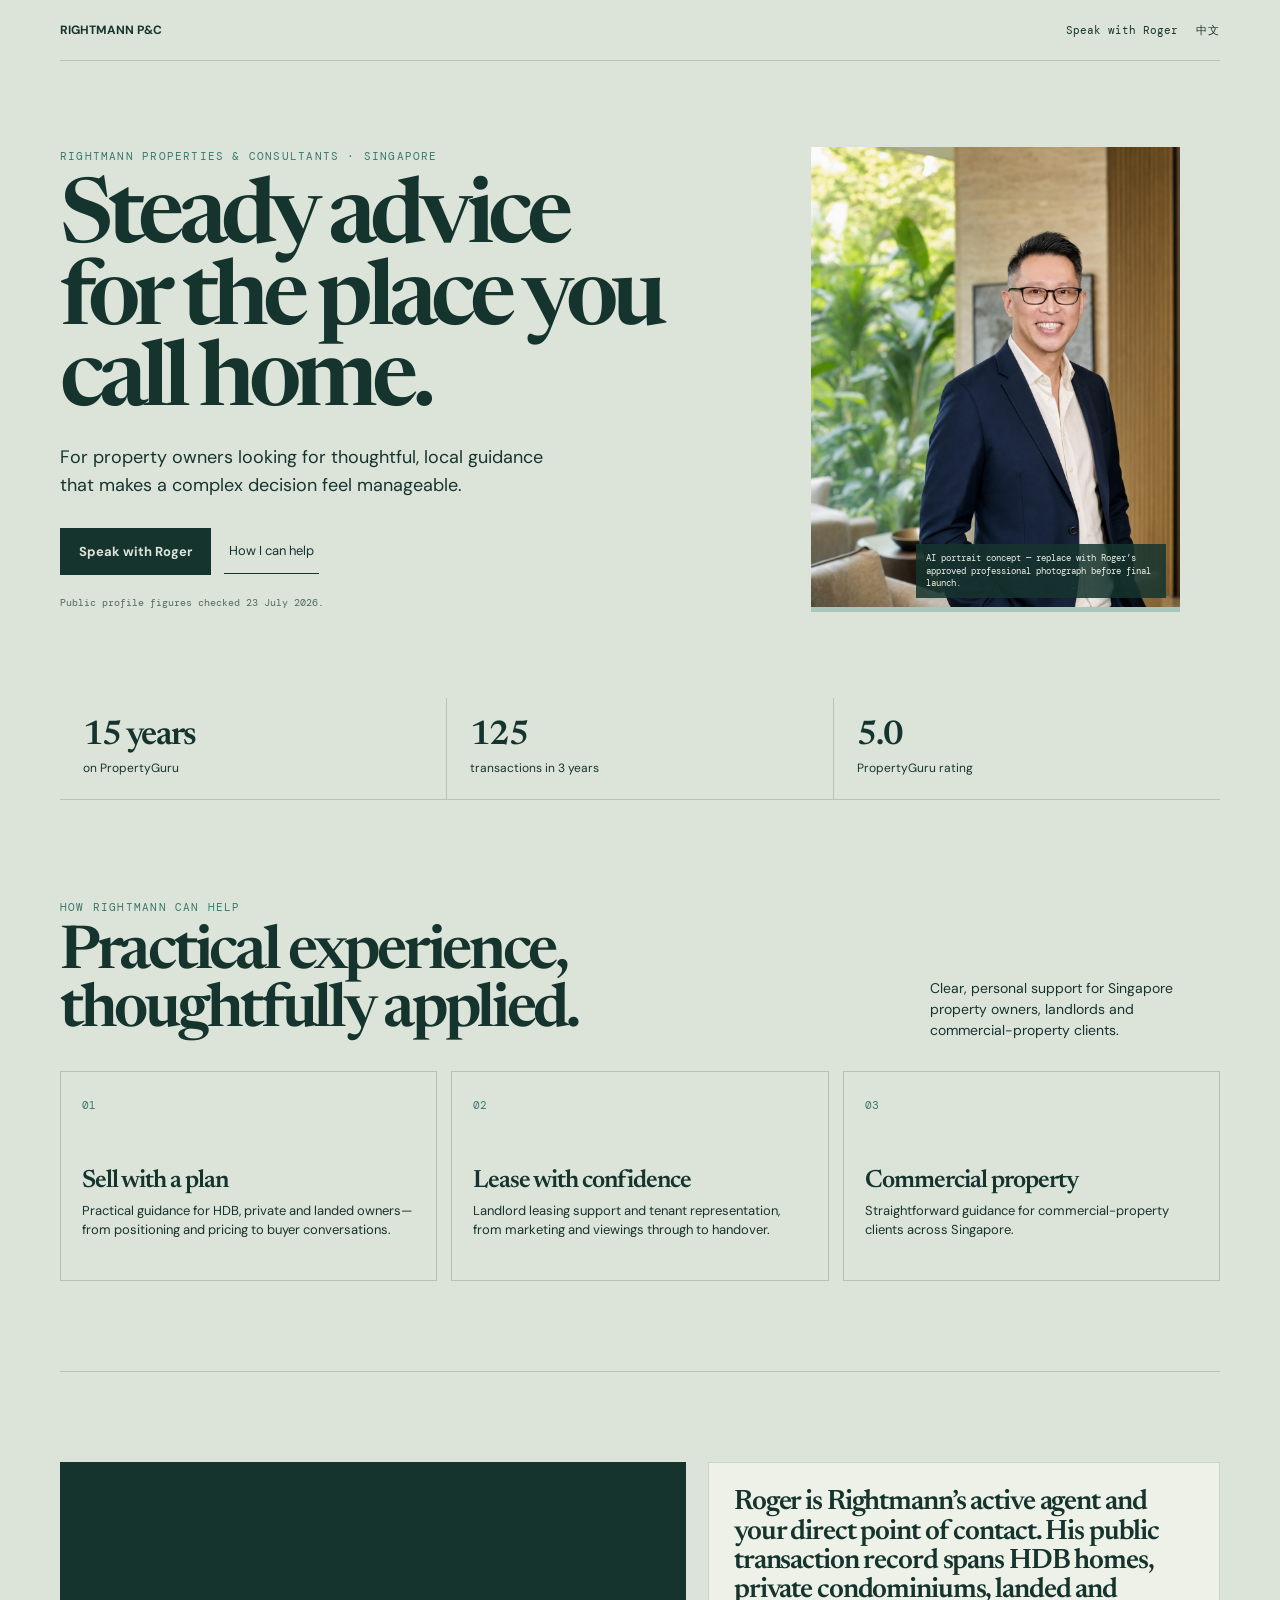
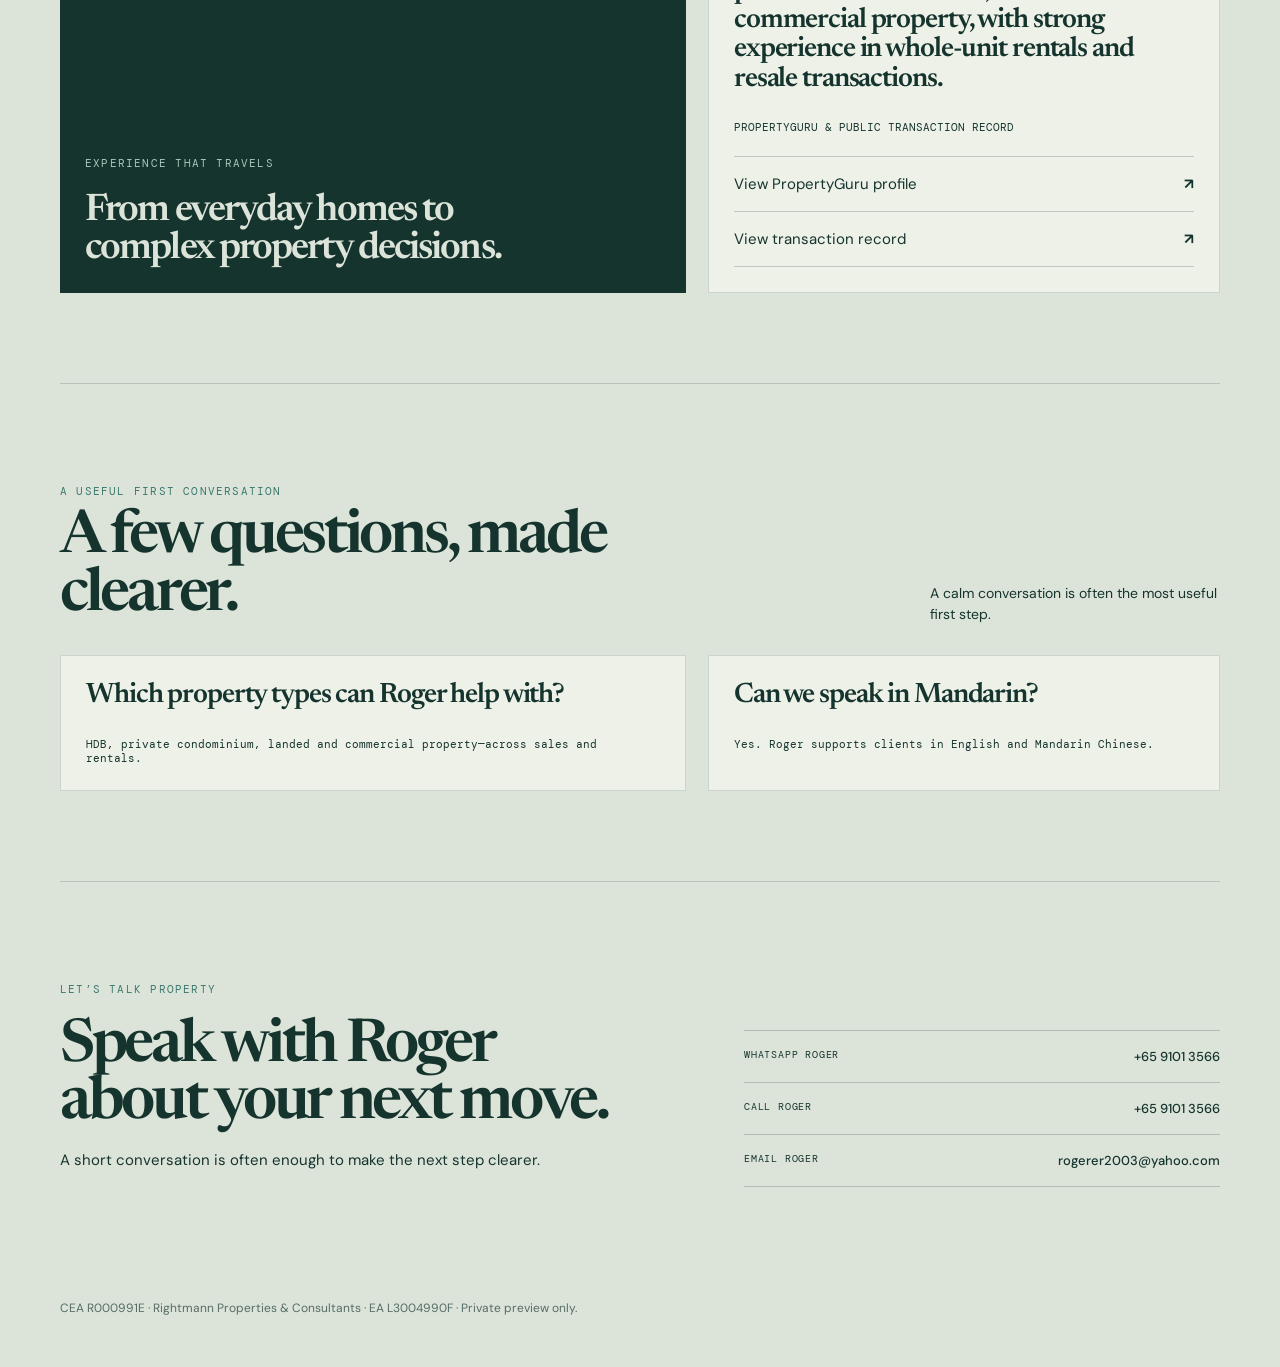
==== website-files/index.html @ c3dd0831 "Apply Direction C design system exactly" ====
<!doctype html>
<html lang="en-SG">
<head>
  <meta charset="utf-8">
  <meta name="viewport" content="width=device-width,initial-scale=1">
  <meta name="robots" content="noindex, nofollow, noarchive, nosnippet, noimageindex">
  <meta name="theme-color" content="#3B786E">
  <meta name="description" content="Rightmann P&C provides straightforward property advice for Singapore owners, landlords and commercial-property clients.">
  <title>Rightmann P&amp;C | Singapore Property</title>
  <link rel="stylesheet" href="styles.css">
  <link rel="stylesheet" href="production.css">
</head>
<body class="direction direction-c">
  <a class="skip-link" href="#main">Skip to content</a>
  <div class="page">
    <header class="top">
      <a class="brand" href="#top" aria-label="Rightmann Properties and Consultants home">RIGHTMANN P&amp;C</a>
      <div class="top-actions">
        <a class="back" href="#contact" data-i18n="topContact">Speak with Roger</a>
        <button class="language-toggle" type="button" aria-label="Switch language"><span class="lang-en">中文</span><span class="lang-zh">EN</span></button>
      </div>
    </header>
    <main id="main">
      <section class="hero" id="top">
        <div class="hero-copy">
          <p class="eyebrow" data-i18n="heroEyebrow">Rightmann Properties &amp; Consultants · Singapore</p>
          <h1 data-i18n="heroTitle">Steady advice for the place you call home.</h1>
          <p data-i18n="heroLead">For property owners looking for thoughtful, local guidance that makes a complex decision feel manageable.</p>
          <div class="actions">
            <a class="button" href="#contact" data-i18n="heroCta">Speak with Roger</a>
            <a class="button-alt" href="#services" data-i18n="heroSecondary">How I can help</a>
          </div>
          <p class="data-note" data-i18n="dataNote">Public profile figures checked 23 July 2026.</p>
        </div>
        <figure class="portrait portrait-photo">
          <img src="assets/roger-er-portrait-concept.png" alt="Provisional professional portrait concept for Roger Er" width="1376" height="1376">
          <figcaption data-i18n="portraitNote">AI portrait concept — replace with Roger’s approved professional photograph before final launch.</figcaption>
        </figure>
      </section>

      <section class="stats" aria-label="Professional credentials">
        <div><strong data-i18n="proofYears">15 years</strong><span data-i18n="proofYearsLabel">on PropertyGuru</span></div>
        <div><strong>125</strong><span data-i18n="proofTransactions">transactions in 3 years</span></div>
        <div><strong>5.0</strong><span data-i18n="proofRating">PropertyGuru rating</span></div>
      </section>

      <section class="section" id="services">
        <div class="section-head">
          <div>
            <p class="eyebrow" data-i18n="servicesEyebrow">How Rightmann can help</p>
            <h2 data-i18n="servicesTitle">Practical experience, thoughtfully applied.</h2>
          </div>
          <p class="section-intro" data-i18n="servicesIntro">Clear, personal support for Singapore property owners, landlords and commercial-property clients.</p>
        </div>
        <div class="services">
          <article class="service"><span>01</span><h3 data-i18n="serviceSell">Sell with a plan</h3><p data-i18n="serviceSellBody">Practical guidance for HDB, private and landed owners—from positioning and pricing to buyer conversations.</p></article>
          <article class="service"><span>02</span><h3 data-i18n="serviceLease">Lease with confidence</h3><p data-i18n="serviceLeaseBody">Landlord leasing support and tenant representation, from marketing and viewings through to handover.</p></article>
          <article class="service"><span>03</span><h3 data-i18n="serviceCommercial">Commercial property</h3><p data-i18n="serviceCommercialBody">Straightforward guidance for commercial-property clients across Singapore.</p></article>
        </div>
      </section>

      <section class="section" id="experience">
        <div class="component-row">
          <article class="project">
            <p class="tag" data-i18n="experienceEyebrow">Experience that travels</p>
            <h3 data-i18n="experienceTitle">From everyday homes to complex property decisions.</h3>
          </article>
          <article class="quote">
            <p data-i18n="experienceBody">Roger is Rightmann’s active agent and your direct point of contact. His public transaction record spans HDB homes, private condominiums, landed and commercial property, with strong experience in whole-unit rentals and resale transactions.</p>
            <footer data-i18n="experienceFooter">PROPERTYGURU &amp; PUBLIC TRANSACTION RECORD</footer>
            <div class="faq">
              <div><a href="https://www.propertyguru.com.sg/agent/roger-er-12352" target="_blank" rel="noopener" data-i18n="viewPropertyGuru">View PropertyGuru profile</a> <b>↗</b></div>
              <div><a href="https://openagent.sg/agent/R000991E" target="_blank" rel="noopener" data-i18n="viewRecord">View transaction record</a> <b>↗</b></div>
            </div>
          </article>
        </div>
      </section>

      <section class="section">
        <div class="section-head">
          <div>
            <p class="eyebrow" data-i18n="questionsEyebrow">A useful first conversation</p>
            <h2 data-i18n="questionsTitle">A few questions, made clearer.</h2>
          </div>
          <p class="section-intro" data-i18n="questionsIntro">A calm conversation is often the most useful first step.</p>
        </div>
        <div class="component-row">
          <article class="quote"><p data-i18n="faqOneQuestion">Which property types can Roger help with?</p><footer data-i18n="faqOneAnswer">HDB, private condominium, landed and commercial property—across sales and rentals.</footer></article>
          <article class="quote"><p data-i18n="faqTwoQuestion">Can we speak in Mandarin?</p><footer data-i18n="faqTwoAnswer">Yes. Roger supports clients in English and Mandarin Chinese.</footer></article>
        </div>
      </section>

      <section class="section" id="contact">
        <p class="eyebrow" data-i18n="contactEyebrow">Let’s talk property</p>
        <div class="contact-layout">
          <div><h2 data-i18n="contactTitle">Speak with Roger about your next move.</h2><p data-i18n="contactBody">A short conversation is often enough to make the next step clearer.</p></div>
          <div class="contact-links">
            <a href="https://wa.me/6591013566" target="_blank" rel="noopener"><span data-i18n="contactWhatsApp">WhatsApp Roger</span><strong>+65 9101 3566</strong></a>
            <a href="tel:+6591013566"><span data-i18n="contactCall">Call Roger</span><strong>+65 9101 3566</strong></a>
            <a href="mailto:rogerer2003@yahoo.com"><span data-i18n="contactEmail">Email Roger</span><strong>rogerer2003@yahoo.com</strong></a>
          </div>
        </div>
      </section>
    </main>
    <footer class="direction-note">CEA R000991E · Rightmann Properties &amp; Consultants · EA L3004990F · <span data-i18n="previewNote">Private preview only.</span></footer>
  </div>
  <script src="script.js"></script>
</body>
</html>
---- website-files/styles.css ----
@import url('https://fonts.googleapis.com/css2?family=DM+Mono&family=DM+Sans:opsz,wght@9..40,400;9..40,500;9..40,700&family=Fraunces:opsz,wght@9..144,600;9..144,700&family=Manrope:wght@400;500;600;700&family=Newsreader:opsz,wght@6..72,500;6..72,600;6..72,700&display=swap');
:root{--cream:#f5f1e9;--black:#18211f;--mono:"DM Mono",monospace}*{box-sizing:border-box}body{margin:0;color:var(--ink);background:var(--bg);font-family:var(--body)}a{color:inherit}.hub{--ink:#16201e;--bg:#f5f1e9;--body:"DM Sans",sans-serif}.hub main{width:min(1120px,calc(100% - 40px));margin:auto;padding:9vh 0}.kicker,.eyebrow,.tag,.swatches dt{font:11px/1.2 var(--mono);letter-spacing:.11em;text-transform:uppercase}.hub h1{max-width:850px;margin:22px 0;font:600 clamp(54px,9vw,128px)/.9 Fraunces,serif;letter-spacing:-.06em}.lead{max-width:570px;font-size:18px;line-height:1.55}.choice-grid{display:grid;grid-template-columns:repeat(3,1fr);gap:16px;margin:56px 0 20px}.choice{min-height:350px;padding:24px;display:flex;flex-direction:column;text-decoration:none;transition:transform .2s}.choice:hover{transform:translateY(-5px)}.choice span{font:11px var(--mono);text-transform:uppercase}.choice strong{margin-top:auto;font:600 clamp(32px,3.4vw,52px)/.9 Fraunces,serif;letter-spacing:-.05em}.choice em{margin-top:16px;font-size:14px;font-style:normal}.amber{background:#c96f47;color:#2a180e}.ink{background:#202927;color:#eff0e9}.green{background:#a8bbae;color:#17332f}.note{max-width:680px;color:#58605c;font-size:13px;line-height:1.5}
.direction{--bg:#f4eadc;--ink:#24201c;--body:"DM Sans",sans-serif;--display:Fraunces,serif;--accent:#a74e32;--panel:#e6d0b7;--soft:#f8f1e8}.direction-b{--bg:#eef0ed;--ink:#1a2827;--body:Manrope,sans-serif;--display:Manrope,sans-serif;--accent:#386962;--panel:#d1dfda;--soft:#fff}.direction-c{--bg:#dce4da;--ink:#16342e;--body:"DM Sans",sans-serif;--display:Newsreader,serif;--accent:#3b786e;--panel:#a9c6bd;--soft:#edf1e8}.page{width:min(1160px,calc(100% - 40px));margin:auto}.top{padding:22px 0;border-bottom:1px solid color-mix(in srgb,var(--ink) 18%,transparent);display:flex;justify-content:space-between;align-items:center;font-size:12px}.top a{text-decoration:none}.brand{font-weight:700}.back{font-family:var(--mono);font-size:11px}.hero{display:grid;grid-template-columns:1.15fr .85fr;min-height:590px;align-items:center;gap:8vw;padding:70px 0}.eyebrow{color:var(--accent)}.hero h1{margin:18px 0;font:600 clamp(54px,7vw,94px)/.91 var(--display);letter-spacing:-.065em}.direction-b .hero h1{letter-spacing:-.07em}.hero-copy>p:not(.eyebrow){max-width:500px;font-size:18px;line-height:1.55}.actions{display:flex;gap:13px;align-items:center;margin-top:28px}.button{padding:14px 18px;background:var(--ink);color:var(--bg);border:1px solid var(--ink);text-decoration:none;font-size:13px;font-weight:700}.button-alt{padding:14px 5px;border-bottom:1px solid var(--ink);text-decoration:none;font-size:13px}.portrait{min-height:460px;padding:26px;display:flex;align-items:flex-end;background:var(--panel);position:relative;overflow:hidden}.portrait:before{content:"";position:absolute;width:75%;aspect-ratio:1;border:1px solid color-mix(in srgb,var(--ink) 35%,transparent);border-radius:50%;top:10%;right:-12%}.portrait:after{content:"R";position:absolute;top:0;right:4%;font:700 400px/.75 var(--display);color:color-mix(in srgb,var(--ink) 9%,transparent)}.portrait p{position:relative;z-index:1;max-width:190px;font:600 29px/1 var(--display);letter-spacing:-.04em}.portrait small{position:absolute;bottom:24px;right:24px;font:10px var(--mono);writing-mode:vertical-rl}.stats{display:grid;grid-template-columns:repeat(3,1fr);gap:1px;background:color-mix(in srgb,var(--ink) 20%,transparent)}.stats div{padding:23px;background:var(--bg)}.stats strong{display:block;font:600 34px/.9 var(--display);letter-spacing:-.05em}.stats span{display:block;margin-top:8px;font-size:12px;line-height:1.35}.section{padding:90px 0;border-top:1px solid color-mix(in srgb,var(--ink) 18%,transparent)}.section-head{display:flex;justify-content:space-between;gap:30px;align-items:end;margin-bottom:30px}.section h2{max-width:630px;margin:12px 0 0;font:600 clamp(36px,5vw,60px)/.96 var(--display);letter-spacing:-.055em}.section-intro{max-width:290px;margin:0;font-size:14px;line-height:1.5}.services{display:grid;grid-template-columns:repeat(3,1fr);gap:14px}.service{min-height:210px;padding:21px;border:1px solid color-mix(in srgb,var(--ink) 20%,transparent)}.service span{font:11px var(--mono);color:var(--accent)}.service h3{margin:55px 0 8px;font:600 25px/1 var(--display);letter-spacing:-.04em}.service p{margin:0;font-size:13px;line-height:1.45}.component-row{display:grid;grid-template-columns:1.1fr .9fr;gap:22px}.project{min-height:310px;padding:25px;background:var(--ink);color:var(--bg);display:flex;flex-direction:column;justify-content:end}.project .tag{color:var(--panel)}.project h3{max-width:420px;margin:12px 0 0;font:600 38px/.98 var(--display);letter-spacing:-.05em}.quote{padding:25px;background:var(--soft);border:1px solid color-mix(in srgb,var(--ink) 15%,transparent)}.quote p{margin:0;font:600 28px/1.05 var(--display);letter-spacing:-.04em}.quote footer{margin-top:26px;font:11px var(--mono)}.faq{margin-top:22px;border-top:1px solid color-mix(in srgb,var(--ink) 22%,transparent)}.faq div{padding:17px 0;border-bottom:1px solid color-mix(in srgb,var(--ink) 22%,transparent);display:flex;justify-content:space-between;font-size:15px}.form-preview{padding:26px;background:var(--panel)}.form-preview h3{margin:0 0 18px;font:600 32px/1 var(--display);letter-spacing:-.05em}.fields{display:grid;grid-template-columns:1fr 1fr;gap:10px}.field{padding:13px;background:var(--bg);font-size:12px;color:color-mix(in srgb,var(--ink) 60%,transparent)}.field.full{grid-column:span 2}.swatches{display:grid;grid-template-columns:repeat(5,1fr);margin-top:25px}.swatches div{min-height:95px;padding:10px;display:flex;align-items:end}.swatches dt{font-size:9px}.swatches dd{margin:3px 0 0;font:10px var(--mono)}.a1{background:#a74e32;color:#fff}.a2{background:#d89768}.a3{background:#24201c;color:#fff}.a4{background:#f4eadc}.a5{background:#d7c8b9}.b1{background:#386962;color:#fff}.b2{background:#8aafa5}.b3{background:#1a2827;color:#fff}.b4{background:#eef0ed}.b5{background:#cbd0cb}.c1{background:#3b786e;color:#fff}.c2{background:#7fa99b}.c3{background:#16342e;color:#fff}.c4{background:#dce4da}.c5{background:#b7c7b7}.mobile{display:grid;grid-template-columns:210px 1fr;gap:48px;align-items:center}.phone{width:205px;padding:15px;border:7px solid var(--ink);border-radius:27px;background:var(--bg)}.phone small{font:9px var(--mono)}.phone h3{margin:30px 0 15px;font:600 32px/.92 var(--display);letter-spacing:-.06em}.phone .button{display:inline-block;padding:10px;font-size:10px}.direction-note{padding:22px 0 50px;color:color-mix(in srgb,var(--ink) 68%,transparent);font-size:12px;line-height:1.5}.decision{padding:32px;background:var(--ink);color:var(--bg)}.decision h2{margin:7px 0 12px;font:600 42px/.95 var(--display)}.decision p{max-width:620px;line-height:1.5}.decision strong{color:var(--panel)}@media(max-width:720px){.hub main,.page{width:min(100% - 32px,1160px)}.choice-grid,.services,.component-row,.mobile{grid-template-columns:1fr}.choice{min-height:190px}.hero{grid-template-columns:1fr;padding:48px 0;gap:32px}.portrait{min-height:280px}.stats{grid-template-columns:1fr}.section{padding:55px 0}.section-head{display:block}.section-intro{margin-top:18px}.swatches{grid-template-columns:repeat(3,1fr)}.fields{grid-template-columns:1fr}.field.full{grid-column:auto}.mobile{gap:22px}.phone{margin:auto}}
---- website-files/production.css ----
/* Production extensions using Direction C's exact tokens and typefaces. */
.skip-link {
  position: fixed;
  top: -100px;
  left: 16px;
  z-index: 20;
  padding: 12px 16px;
  background: var(--soft);
  font: 11px var(--mono);
}
.skip-link:focus { top: 12px; }
.top-actions { display: flex; align-items: center; gap: 18px; }
.language-toggle {
  padding: 0;
  border: 0;
  background: transparent;
  color: inherit;
  cursor: pointer;
  font: 11px var(--mono);
  letter-spacing: .08em;
}
.lang-zh { display: none; }
html[lang="zh-SG"] .lang-en { display: none; }
html[lang="zh-SG"] .lang-zh { display: inline; }
.data-note {
  margin-top: 20px !important;
  color: color-mix(in srgb, var(--ink) 70%, transparent);
  font: 10px/1.5 var(--mono) !important;
}
.portrait-photo { padding: 0; display: block; }
.portrait-photo::before, .portrait-photo::after { display: none; }
.portrait-photo img {
  width: 100%;
  height: 460px;
  object-fit: cover;
  object-position: 58% center;
}
.portrait-photo figcaption {
  position: absolute;
  right: 14px;
  bottom: 14px;
  max-width: 250px;
  padding: 8px 10px;
  background: color-mix(in srgb, var(--ink) 85%, transparent);
  color: var(--soft);
  font: 9px/1.4 var(--mono);
}
.faq a { text-decoration: none; }
.contact-layout {
  display: grid;
  grid-template-columns: 1.1fr .9fr;
  gap: 8vw;
  align-items: end;
}
.contact-layout > div > p { max-width: 500px; font-size: 15px; line-height: 1.55; }
.contact-links { border-top: 1px solid color-mix(in srgb, var(--ink) 22%, transparent); }
.contact-links a {
  display: flex;
  justify-content: space-between;
  gap: 20px;
  padding: 17px 0;
  border-bottom: 1px solid color-mix(in srgb, var(--ink) 22%, transparent);
  text-decoration: none;
  font-size: 13px;
}
.contact-links span { font: 10px var(--mono); text-transform: uppercase; letter-spacing: .08em; }
.contact-links strong { font-weight: 500; text-align: right; }

@media (max-width: 720px) {
  .top-actions .back { display: none; }
  .portrait-photo img { height: 360px; }
  .portrait-photo figcaption { left: 14px; right: 14px; }
  .contact-layout { grid-template-columns: 1fr; gap: 25px; }
  .contact-links a { flex-direction: column; gap: 5px; }
  .contact-links strong { text-align: left; }
}
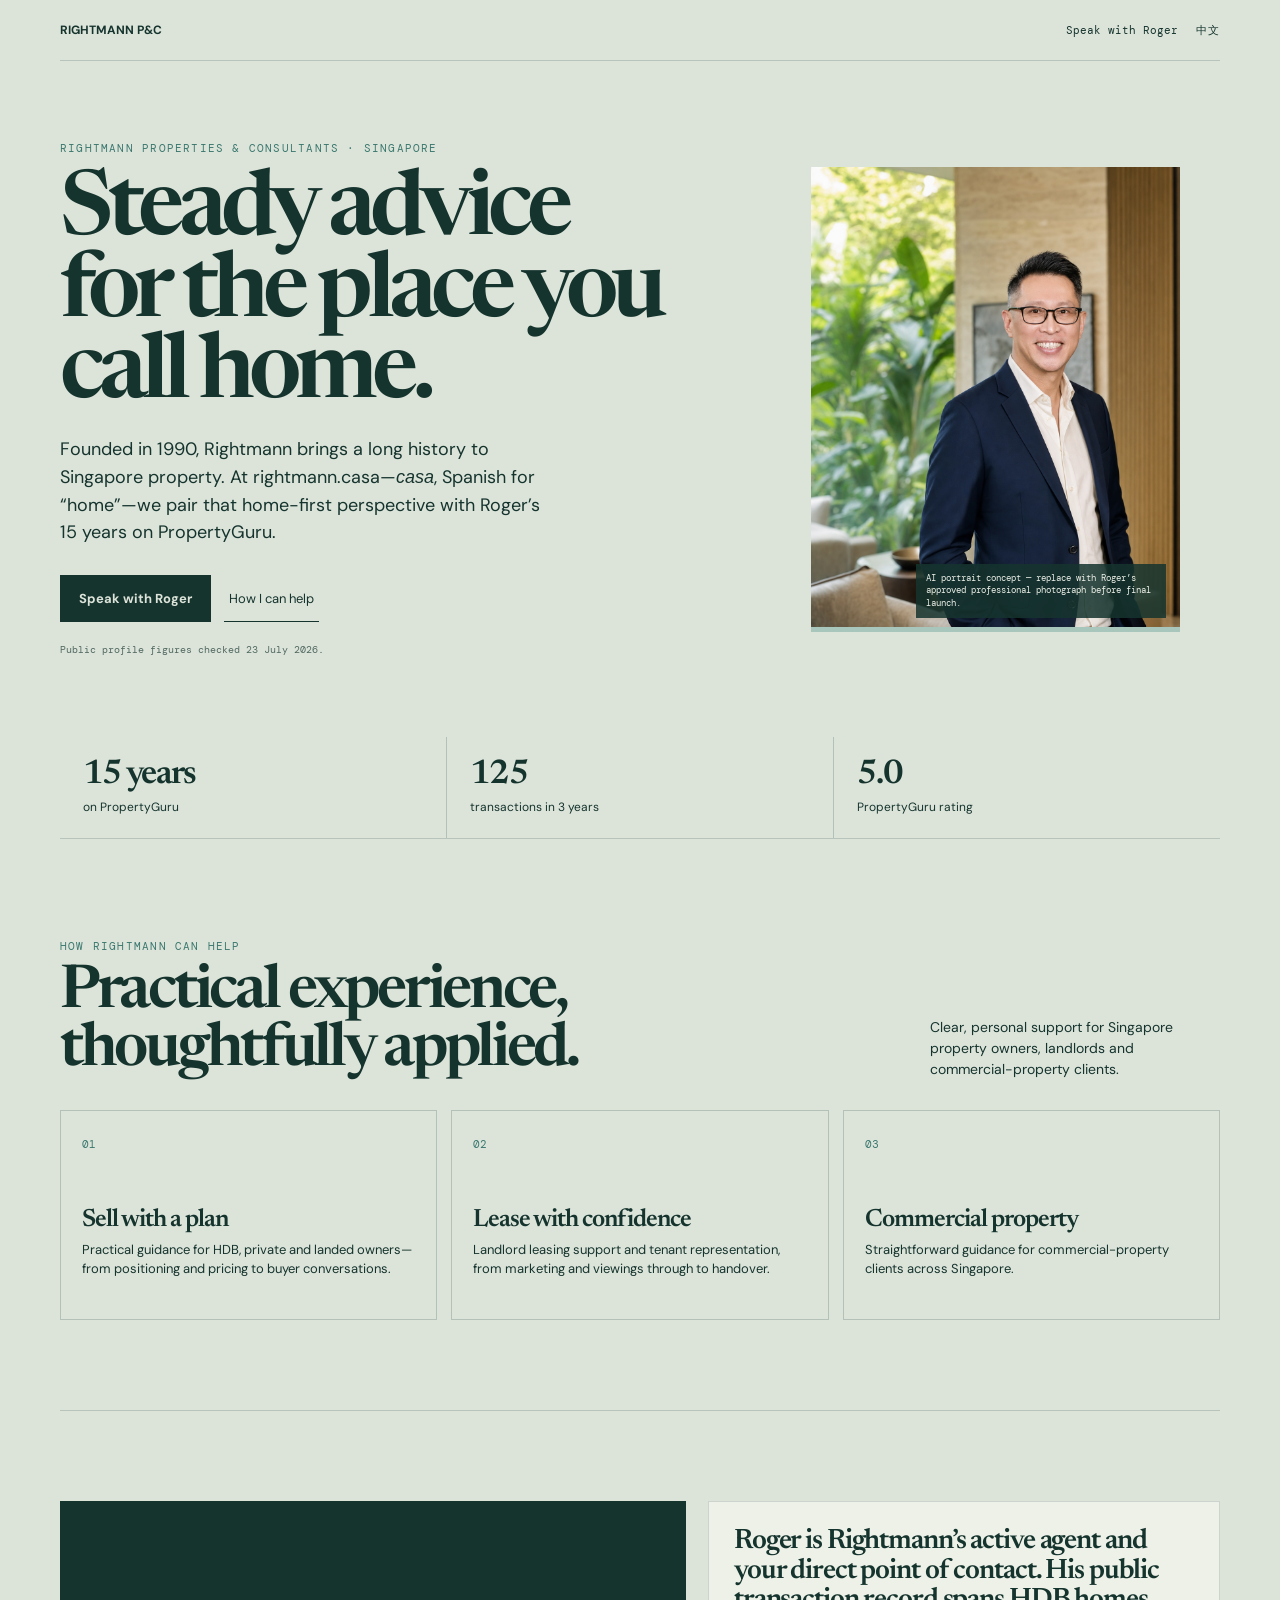
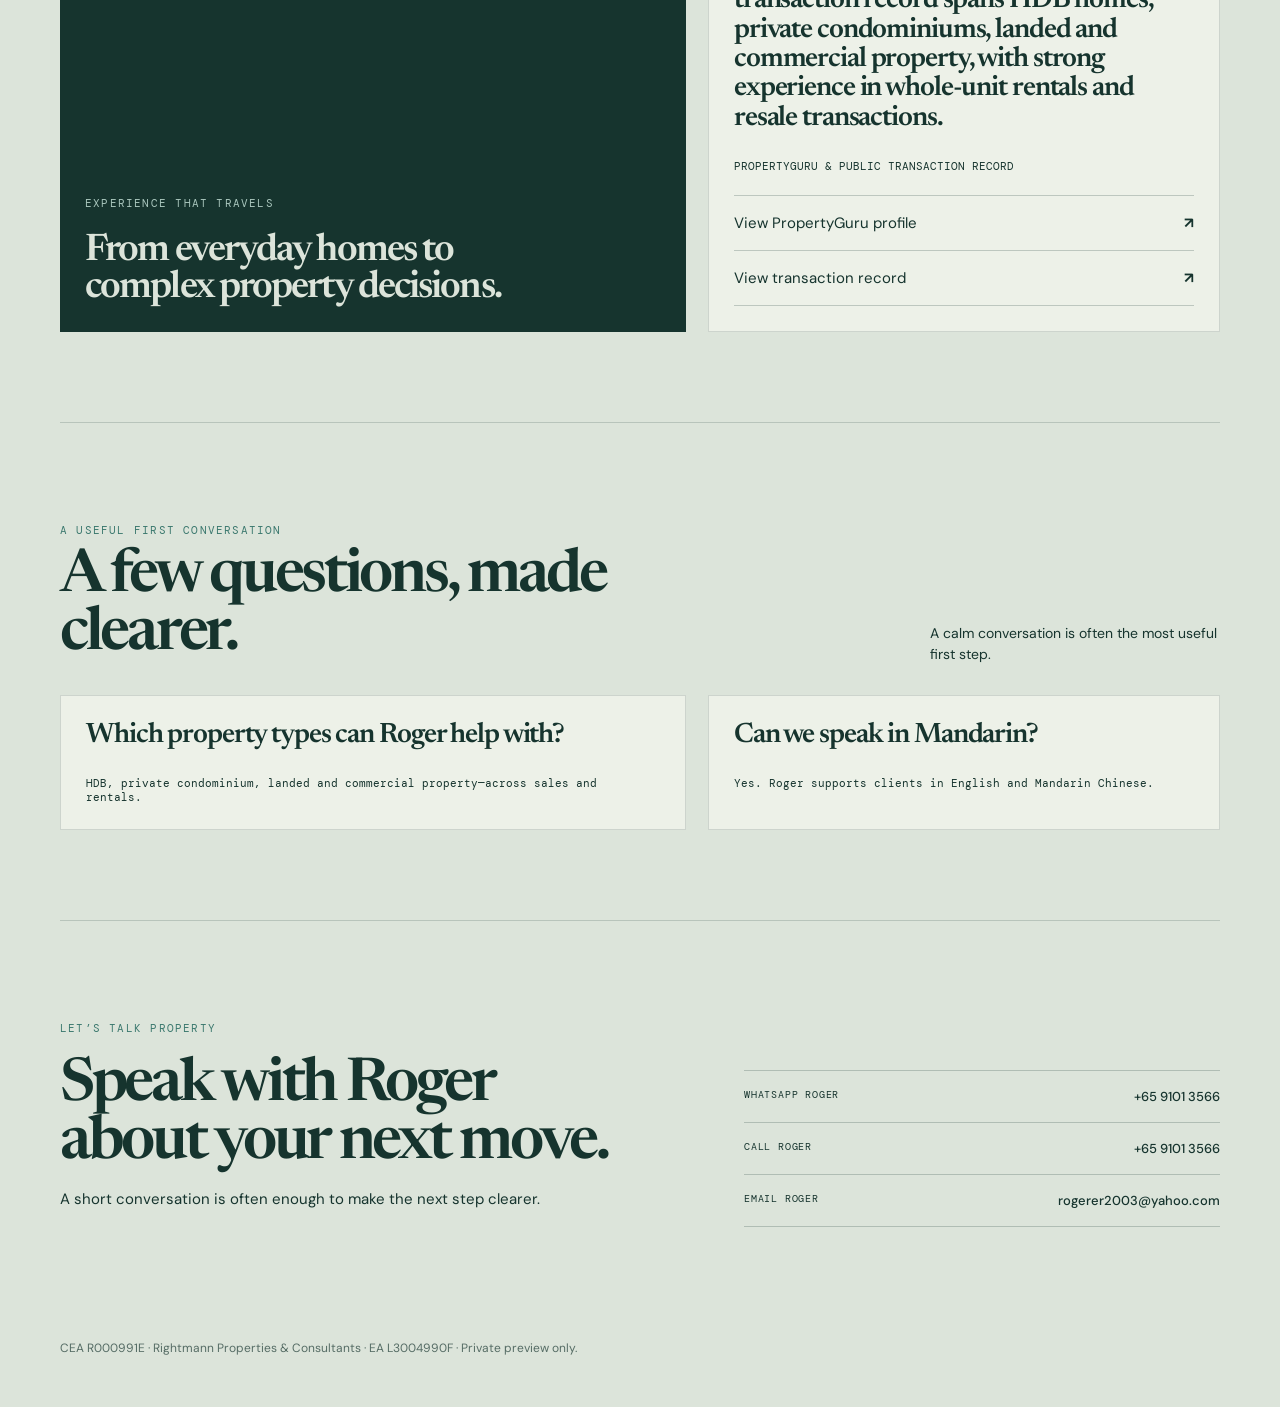
==== commit f194d301: "Add Rightmann history to site intro" ====
--- a/website-files/index.html
+++ b/website-files/index.html
@@ -5,12 +5,23 @@
   <meta name="viewport" content="width=device-width,initial-scale=1">
   <meta name="robots" content="noindex, nofollow, noarchive, nosnippet, noimageindex">
   <meta name="theme-color" content="#3B786E">
-  <meta name="description" content="Rightmann P&C provides straightforward property advice for Singapore owners, landlords and commercial-property clients.">
+  <meta name="description" content="Founded in 1990, Rightmann P&C provides straightforward property advice for Singapore owners, landlords and commercial-property clients.">
   <title>Rightmann P&amp;C | Singapore Property</title>
   <link rel="stylesheet" href="styles.css">
   <link rel="stylesheet" href="production.css">
+  <!-- Google Tag Manager -->
+  <script>(function(w,d,s,l,i){w[l]=w[l]||[];w[l].push({'gtm.start':
+  new Date().getTime(),event:'gtm.js'});var f=d.getElementsByTagName(s)[0],
+  j=d.createElement(s),dl=l!='dataLayer'?'&l='+l:'';j.async=true;j.src=
+  'https://www.googletagmanager.com/gtm.js?id='+i+dl;f.parentNode.insertBefore(j,f);
+  })(window,document,'script','dataLayer','GTM-PJX5SDNS');</script>
+  <!-- End Google Tag Manager -->
 </head>
 <body class="direction direction-c">
+  <!-- Google Tag Manager (noscript) -->
+  <noscript><iframe src="https://www.googletagmanager.com/ns.html?id=GTM-PJX5SDNS"
+  height="0" width="0" style="display:none;visibility:hidden"></iframe></noscript>
+  <!-- End Google Tag Manager (noscript) -->
   <a class="skip-link" href="#main">Skip to content</a>
   <div class="page">
     <header class="top">
@@ -25,7 +36,7 @@
         <div class="hero-copy">
           <p class="eyebrow" data-i18n="heroEyebrow">Rightmann Properties &amp; Consultants · Singapore</p>
           <h1 data-i18n="heroTitle">Steady advice for the place you call home.</h1>
-          <p data-i18n="heroLead">For property owners looking for thoughtful, local guidance that makes a complex decision feel manageable.</p>
+          <p data-i18n="heroLead">Founded in 1990, Rightmann brings a long history to Singapore property. At rightmann.casa—<em>casa</em>, Spanish for “home”—we pair that home-first perspective with Roger’s 15 years on PropertyGuru.</p>
           <div class="actions">
             <a class="button" href="#contact" data-i18n="heroCta">Speak with Roger</a>
             <a class="button-alt" href="#services" data-i18n="heroSecondary">How I can help</a>
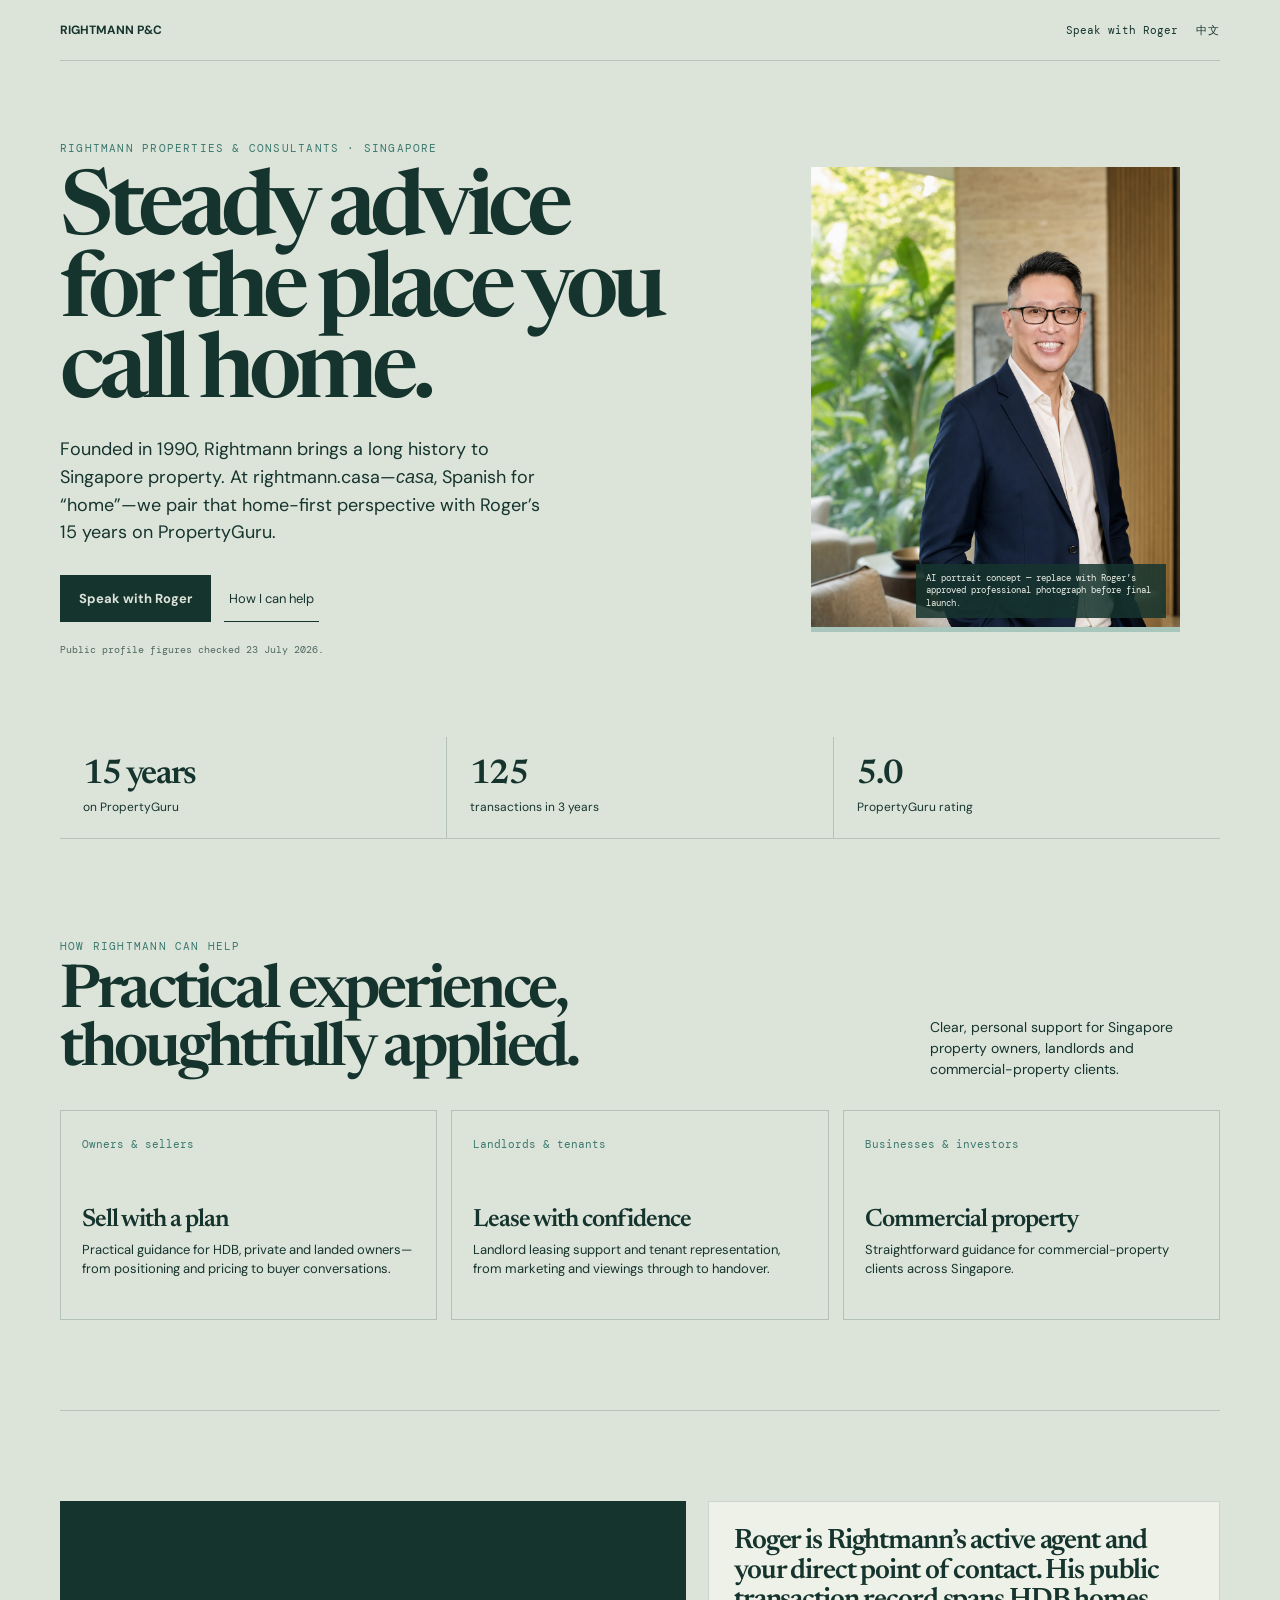
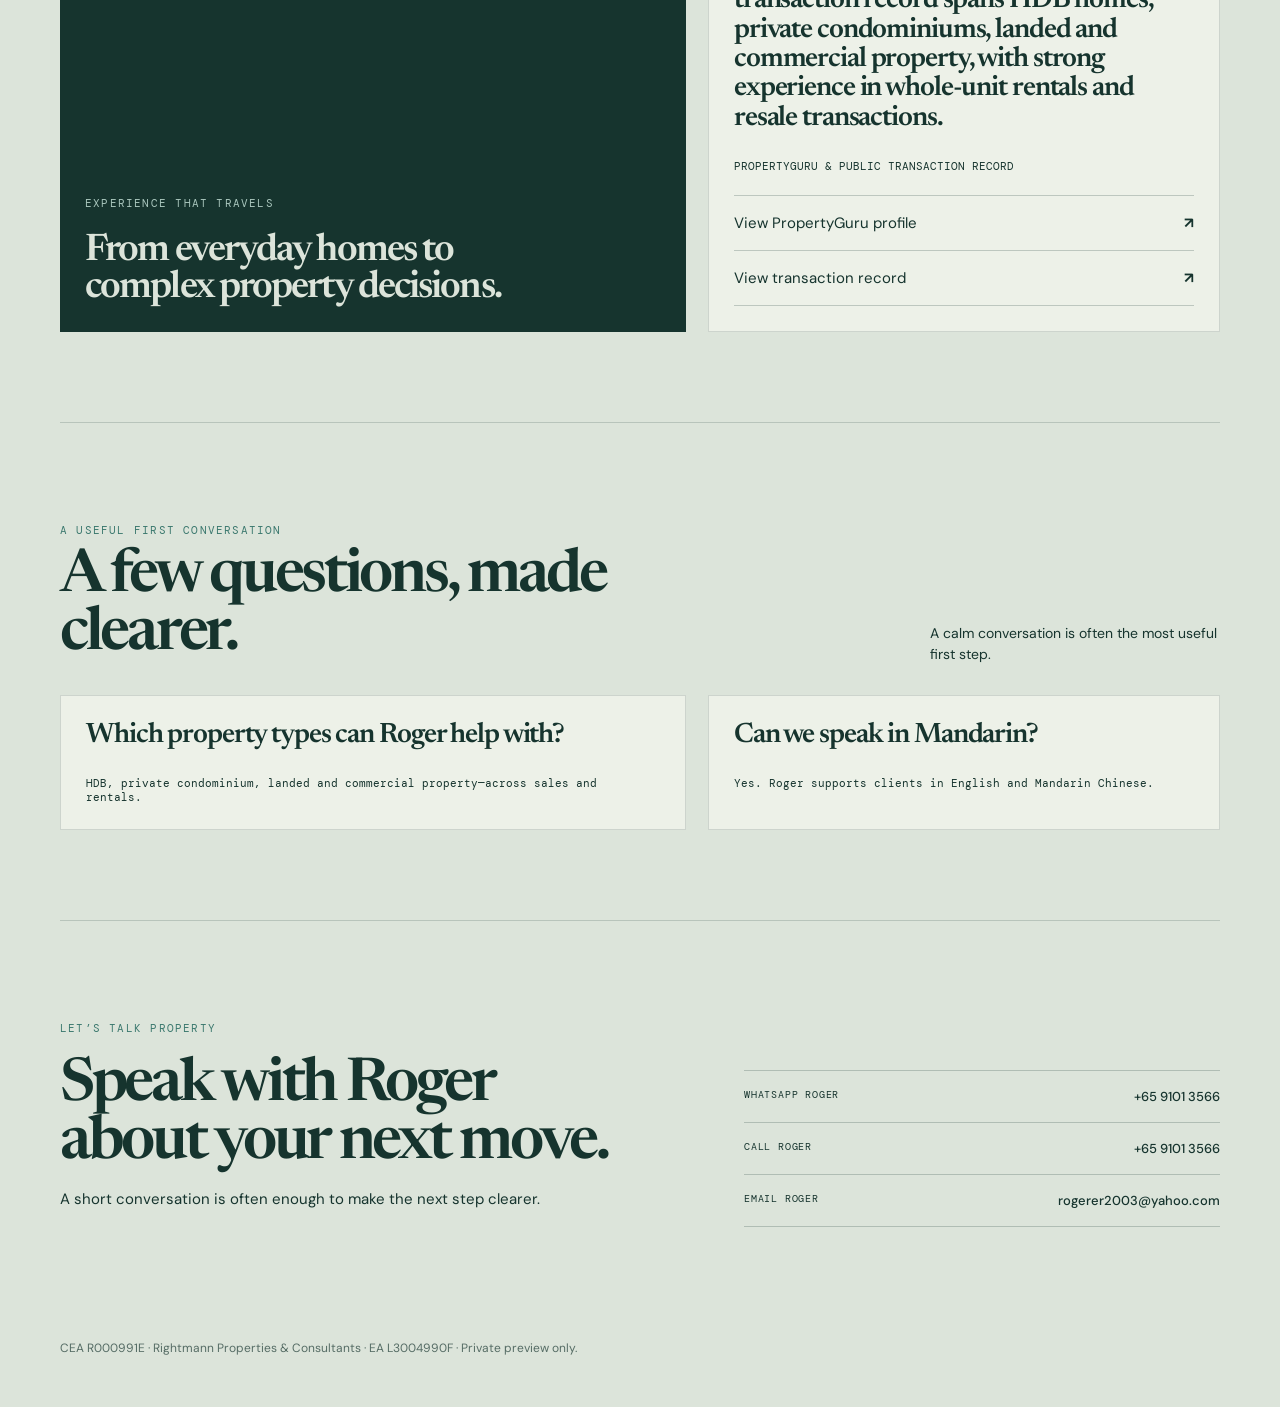
==== commit ecfc631b: "Clarify service card audiences" ====
--- a/website-files/index.html
+++ b/website-files/index.html
@@ -64,9 +64,9 @@
           <p class="section-intro" data-i18n="servicesIntro">Clear, personal support for Singapore property owners, landlords and commercial-property clients.</p>
         </div>
         <div class="services">
-          <article class="service"><span>01</span><h3 data-i18n="serviceSell">Sell with a plan</h3><p data-i18n="serviceSellBody">Practical guidance for HDB, private and landed owners—from positioning and pricing to buyer conversations.</p></article>
-          <article class="service"><span>02</span><h3 data-i18n="serviceLease">Lease with confidence</h3><p data-i18n="serviceLeaseBody">Landlord leasing support and tenant representation, from marketing and viewings through to handover.</p></article>
-          <article class="service"><span>03</span><h3 data-i18n="serviceCommercial">Commercial property</h3><p data-i18n="serviceCommercialBody">Straightforward guidance for commercial-property clients across Singapore.</p></article>
+          <article class="service"><span data-i18n="serviceSellAudience">Owners &amp; sellers</span><h3 data-i18n="serviceSell">Sell with a plan</h3><p data-i18n="serviceSellBody">Practical guidance for HDB, private and landed owners—from positioning and pricing to buyer conversations.</p></article>
+          <article class="service"><span data-i18n="serviceLeaseAudience">Landlords &amp; tenants</span><h3 data-i18n="serviceLease">Lease with confidence</h3><p data-i18n="serviceLeaseBody">Landlord leasing support and tenant representation, from marketing and viewings through to handover.</p></article>
+          <article class="service"><span data-i18n="serviceCommercialAudience">Businesses &amp; investors</span><h3 data-i18n="serviceCommercial">Commercial property</h3><p data-i18n="serviceCommercialBody">Straightforward guidance for commercial-property clients across Singapore.</p></article>
         </div>
       </section>
 
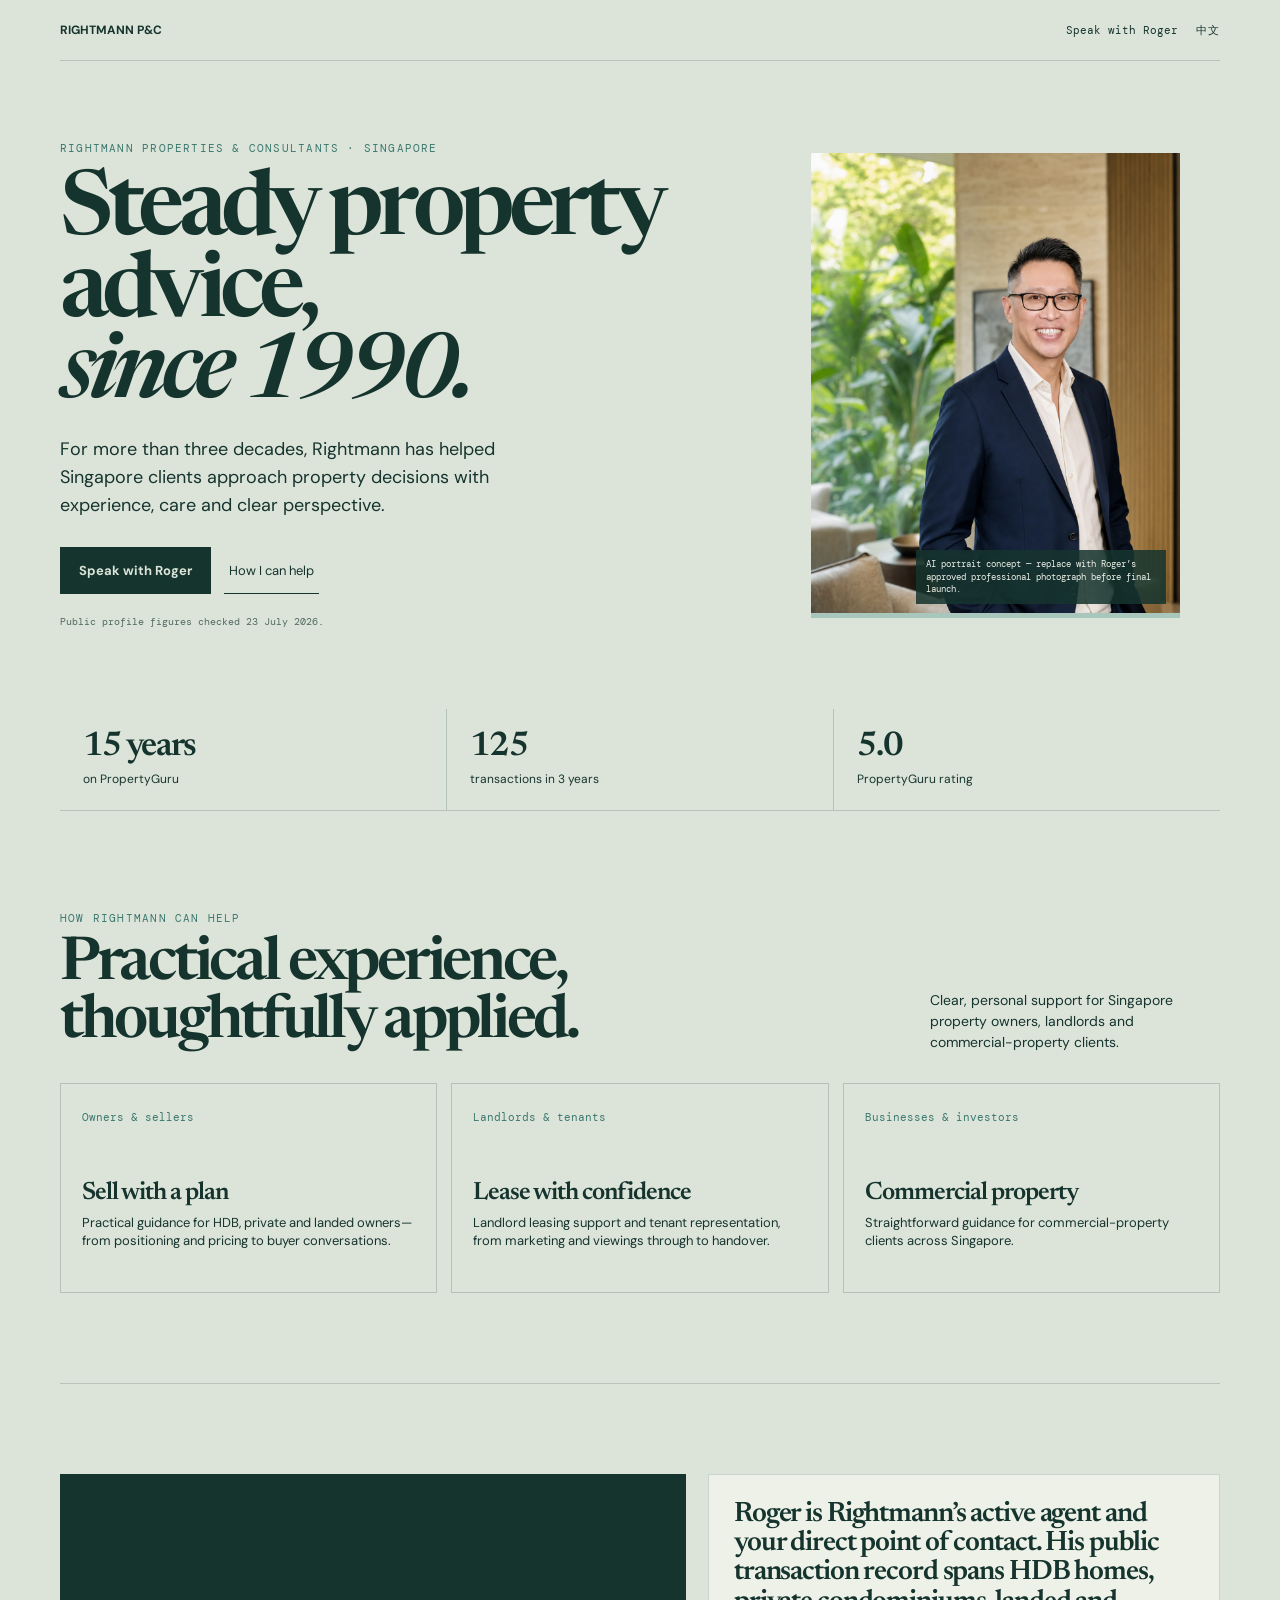
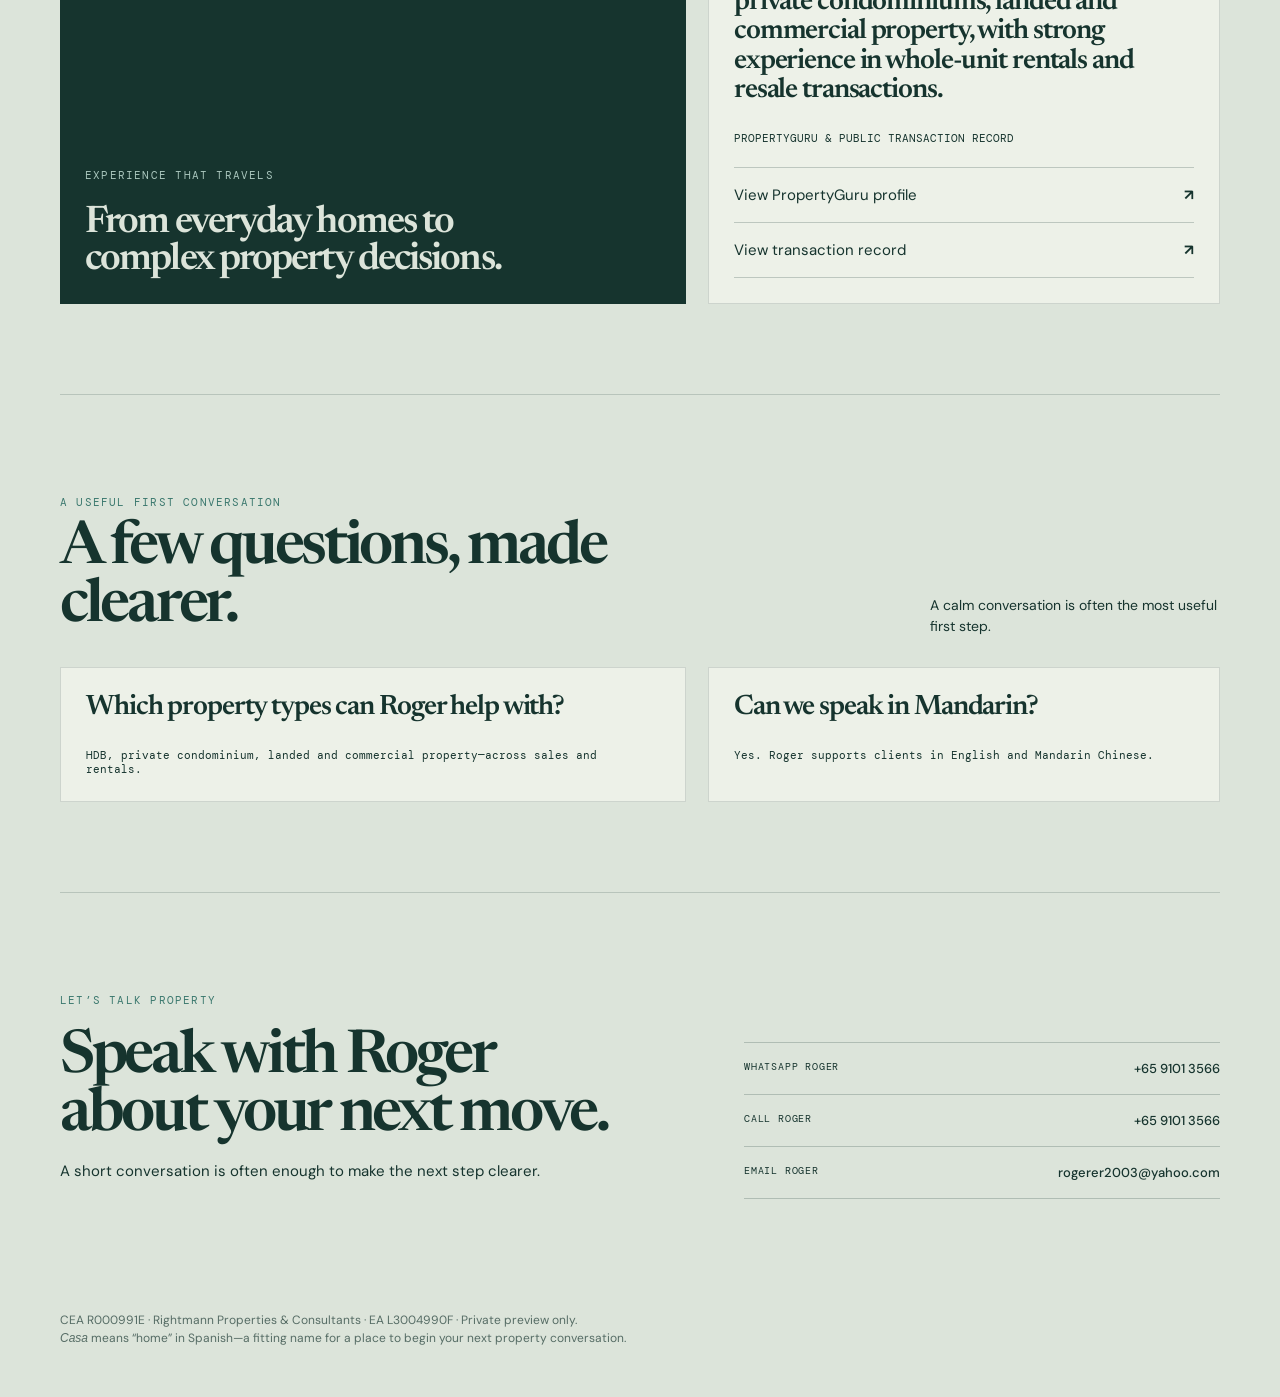
==== commit 23920495: "Refocus homepage experience message" ====
--- a/website-files/index.html
+++ b/website-files/index.html
@@ -35,8 +35,8 @@
       <section class="hero" id="top">
         <div class="hero-copy">
           <p class="eyebrow" data-i18n="heroEyebrow">Rightmann Properties &amp; Consultants · Singapore</p>
-          <h1 data-i18n="heroTitle">Steady advice for the place you call home.</h1>
-          <p data-i18n="heroLead">Founded in 1990, Rightmann brings a long history to Singapore property. At rightmann.casa—<em>casa</em>, Spanish for “home”—we pair that home-first perspective with Roger’s 15 years on PropertyGuru.</p>
+          <h1 data-i18n="heroTitle">Steady property advice,<br><em>since 1990.</em></h1>
+          <p data-i18n="heroLead">For more than three decades, Rightmann has helped Singapore clients approach property decisions with experience, care and clear perspective.</p>
           <div class="actions">
             <a class="button" href="#contact" data-i18n="heroCta">Speak with Roger</a>
             <a class="button-alt" href="#services" data-i18n="heroSecondary">How I can help</a>
@@ -113,7 +113,7 @@
         </div>
       </section>
     </main>
-    <footer class="direction-note">CEA R000991E · Rightmann Properties &amp; Consultants · EA L3004990F · <span data-i18n="previewNote">Private preview only.</span></footer>
+    <footer class="direction-note">CEA R000991E · Rightmann Properties &amp; Consultants · EA L3004990F · <span data-i18n="previewNote">Private preview only.</span><br><span data-i18n="footerCasa"><em>Casa</em> means “home” in Spanish—a fitting name for a place to begin your next property conversation.</span></footer>
   </div>
   <script src="script.js"></script>
 </body>
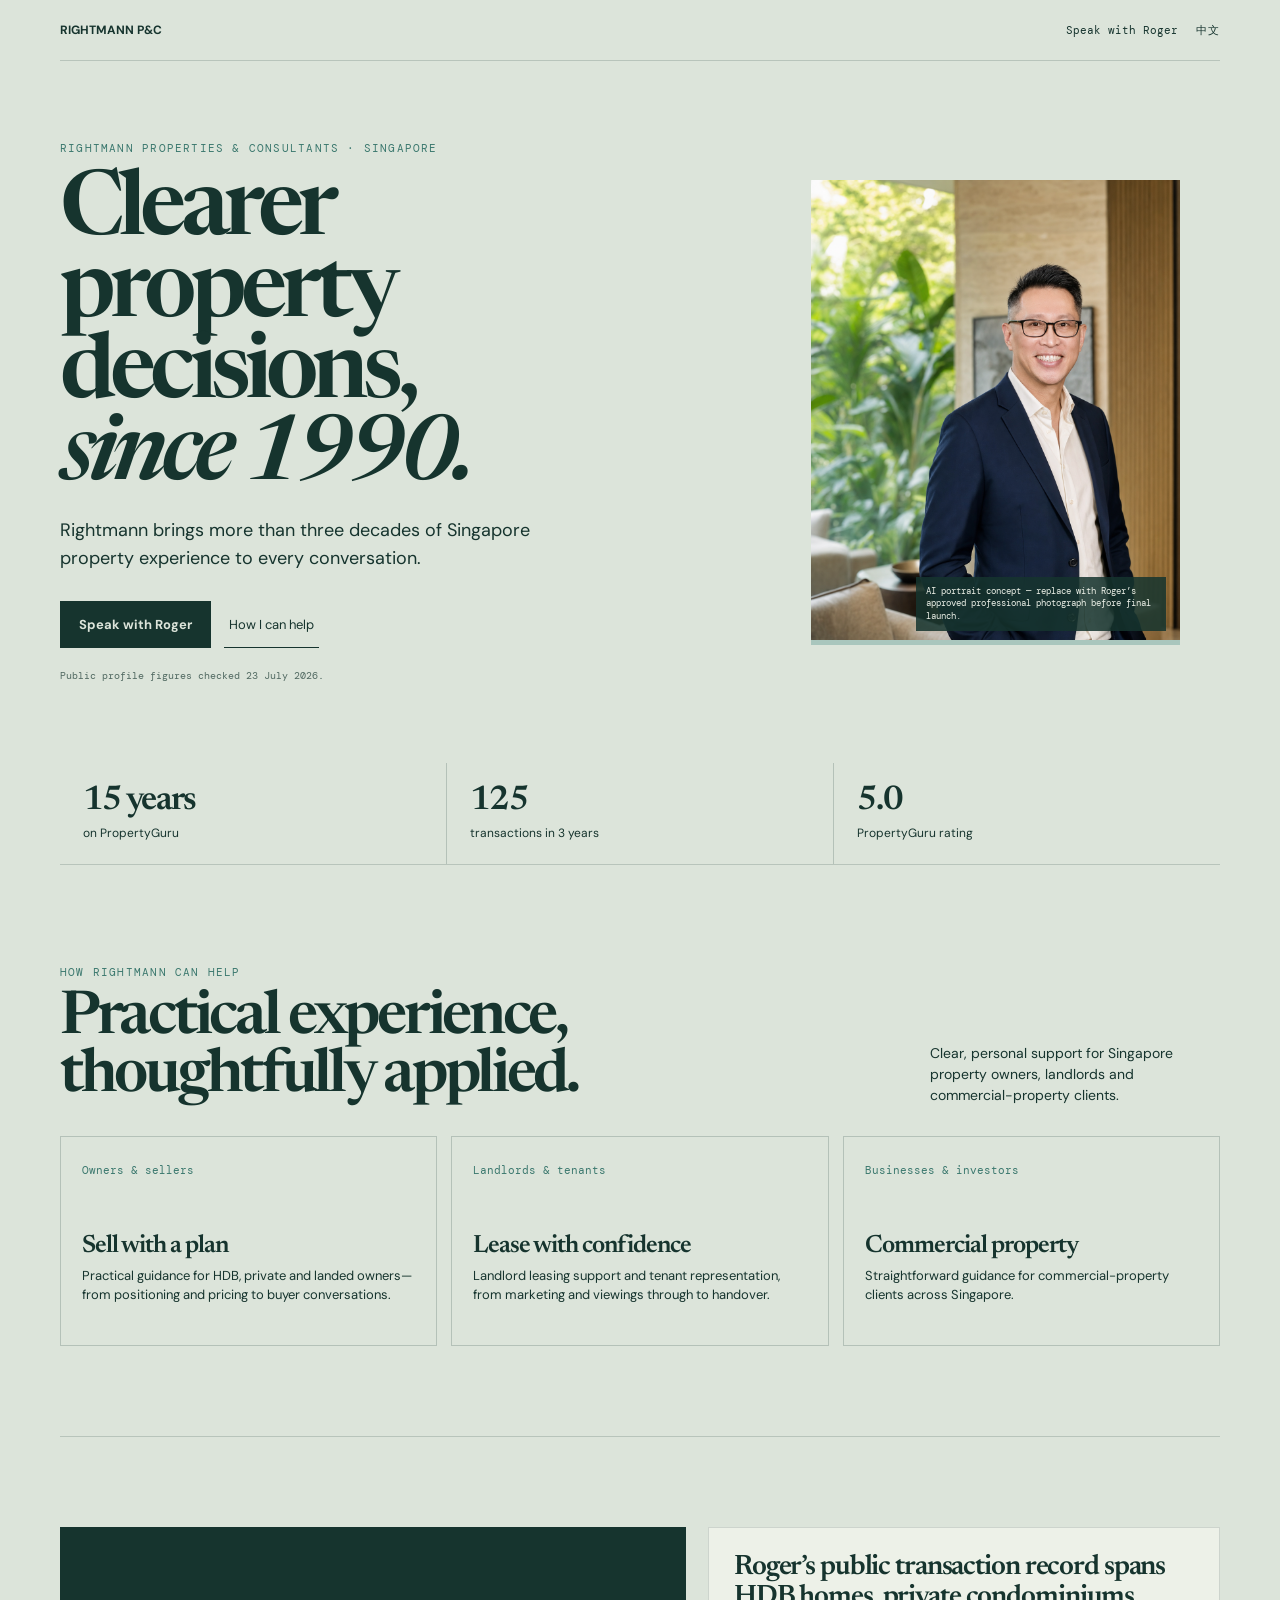
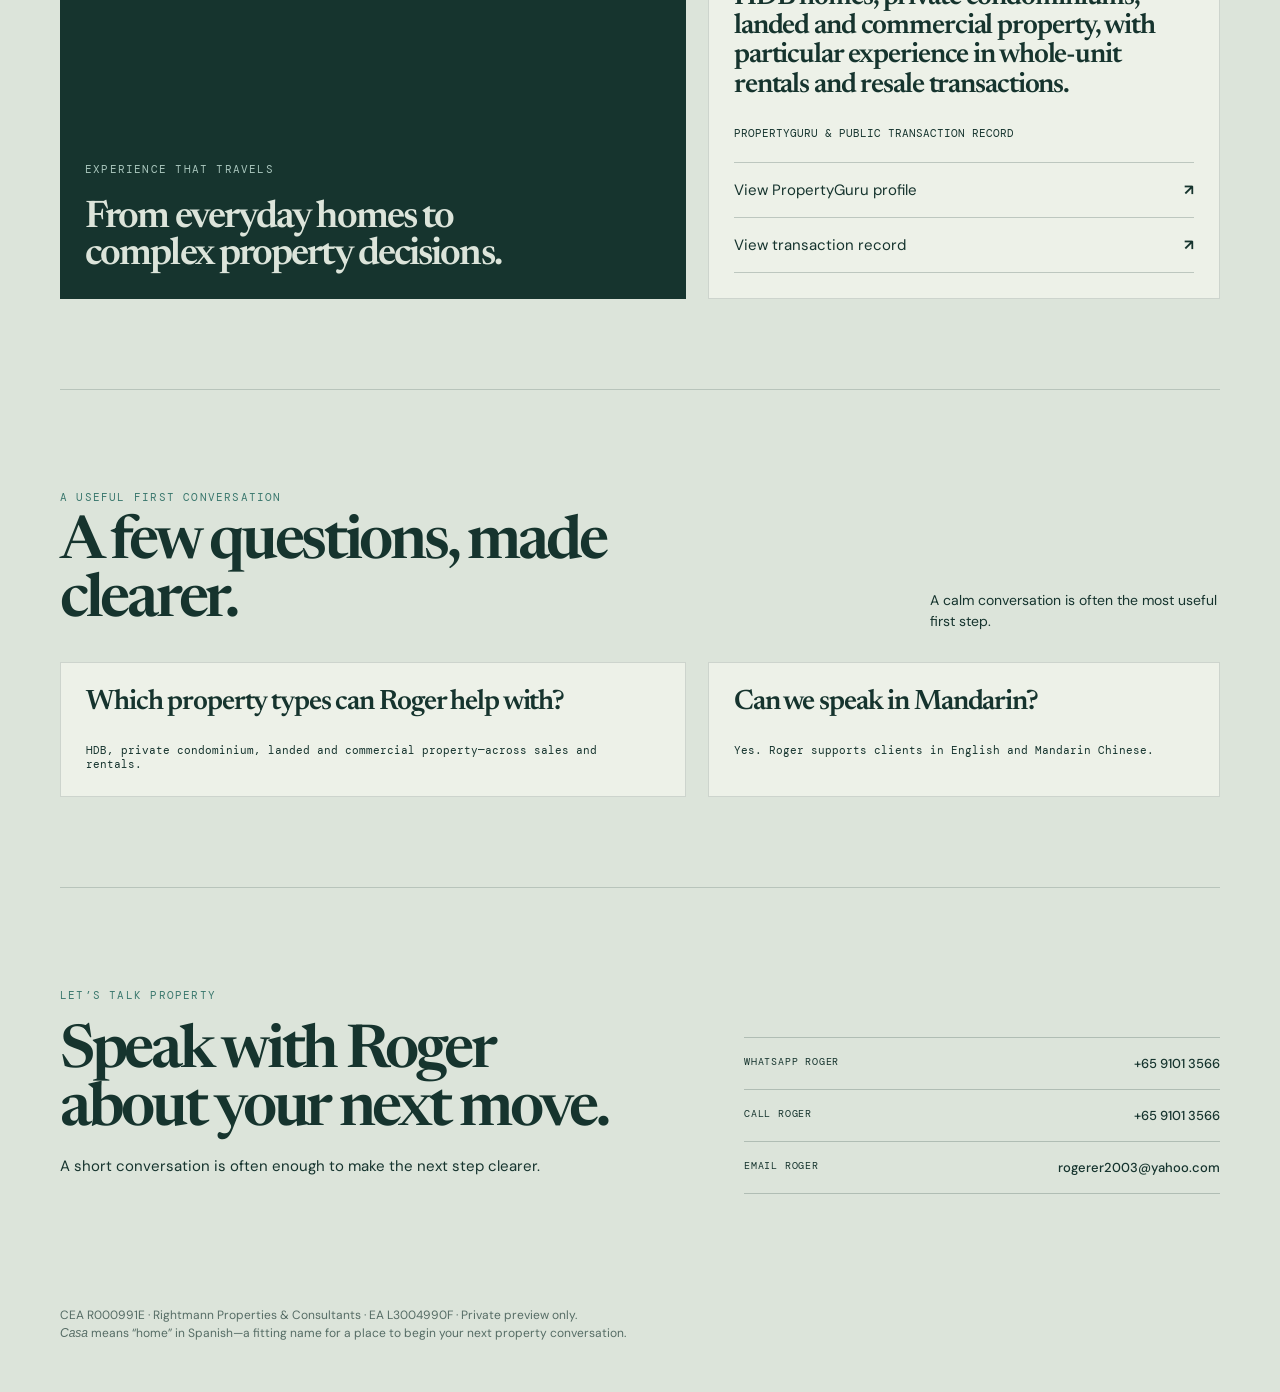
==== commit 4e51d76b: "Refine property experience copy" ====
--- a/website-files/index.html
+++ b/website-files/index.html
@@ -35,8 +35,8 @@
       <section class="hero" id="top">
         <div class="hero-copy">
           <p class="eyebrow" data-i18n="heroEyebrow">Rightmann Properties &amp; Consultants · Singapore</p>
-          <h1 data-i18n="heroTitle">Steady property advice,<br><em>since 1990.</em></h1>
-          <p data-i18n="heroLead">For more than three decades, Rightmann has helped Singapore clients approach property decisions with experience, care and clear perspective.</p>
+          <h1 data-i18n="heroTitle">Clearer property decisions,<br><em>since 1990.</em></h1>
+          <p data-i18n="heroLead">Rightmann brings more than three decades of Singapore property experience to every conversation.</p>
           <div class="actions">
             <a class="button" href="#contact" data-i18n="heroCta">Speak with Roger</a>
             <a class="button-alt" href="#services" data-i18n="heroSecondary">How I can help</a>
@@ -77,7 +77,7 @@
             <h3 data-i18n="experienceTitle">From everyday homes to complex property decisions.</h3>
           </article>
           <article class="quote">
-            <p data-i18n="experienceBody">Roger is Rightmann’s active agent and your direct point of contact. His public transaction record spans HDB homes, private condominiums, landed and commercial property, with strong experience in whole-unit rentals and resale transactions.</p>
+            <p data-i18n="experienceBody">Roger’s public transaction record spans HDB homes, private condominiums, landed and commercial property, with particular experience in whole-unit rentals and resale transactions.</p>
             <footer data-i18n="experienceFooter">PROPERTYGURU &amp; PUBLIC TRANSACTION RECORD</footer>
             <div class="faq">
               <div><a href="https://www.propertyguru.com.sg/agent/roger-er-12352" target="_blank" rel="noopener" data-i18n="viewPropertyGuru">View PropertyGuru profile</a> <b>↗</b></div>
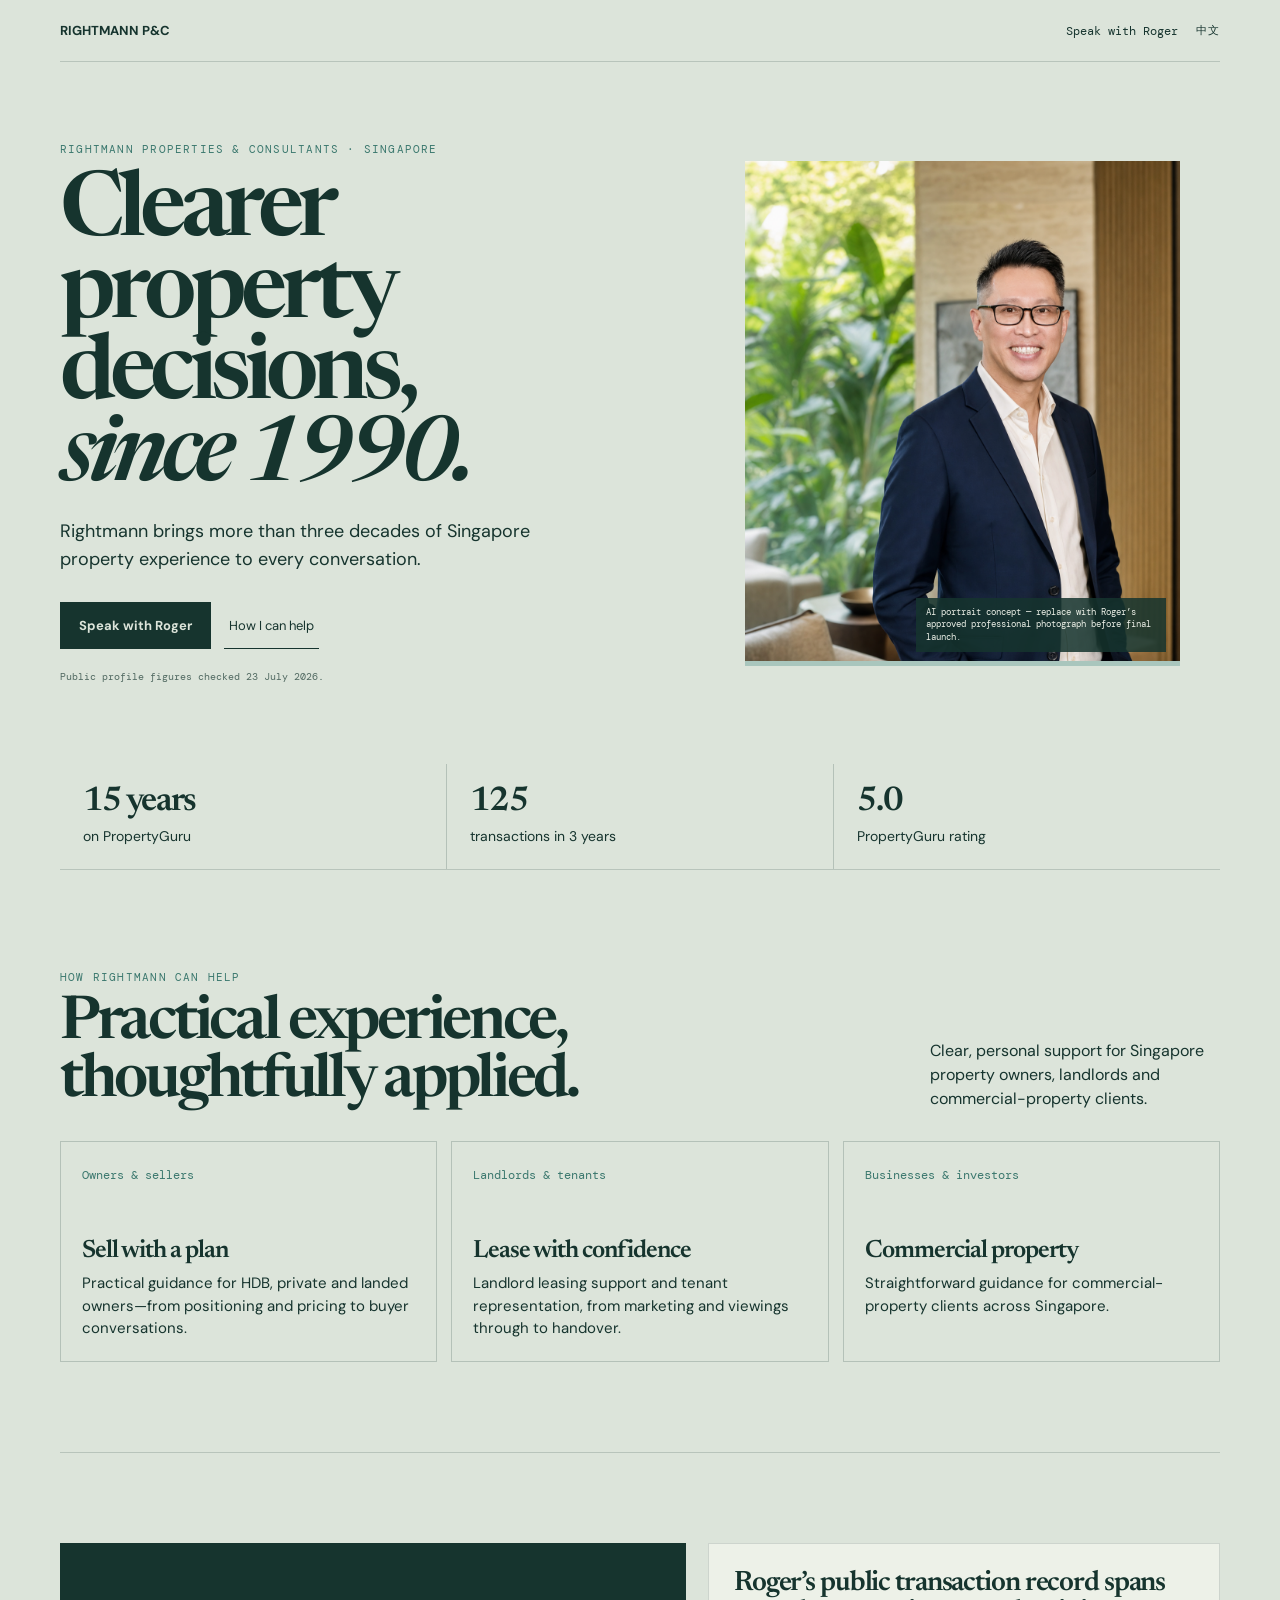
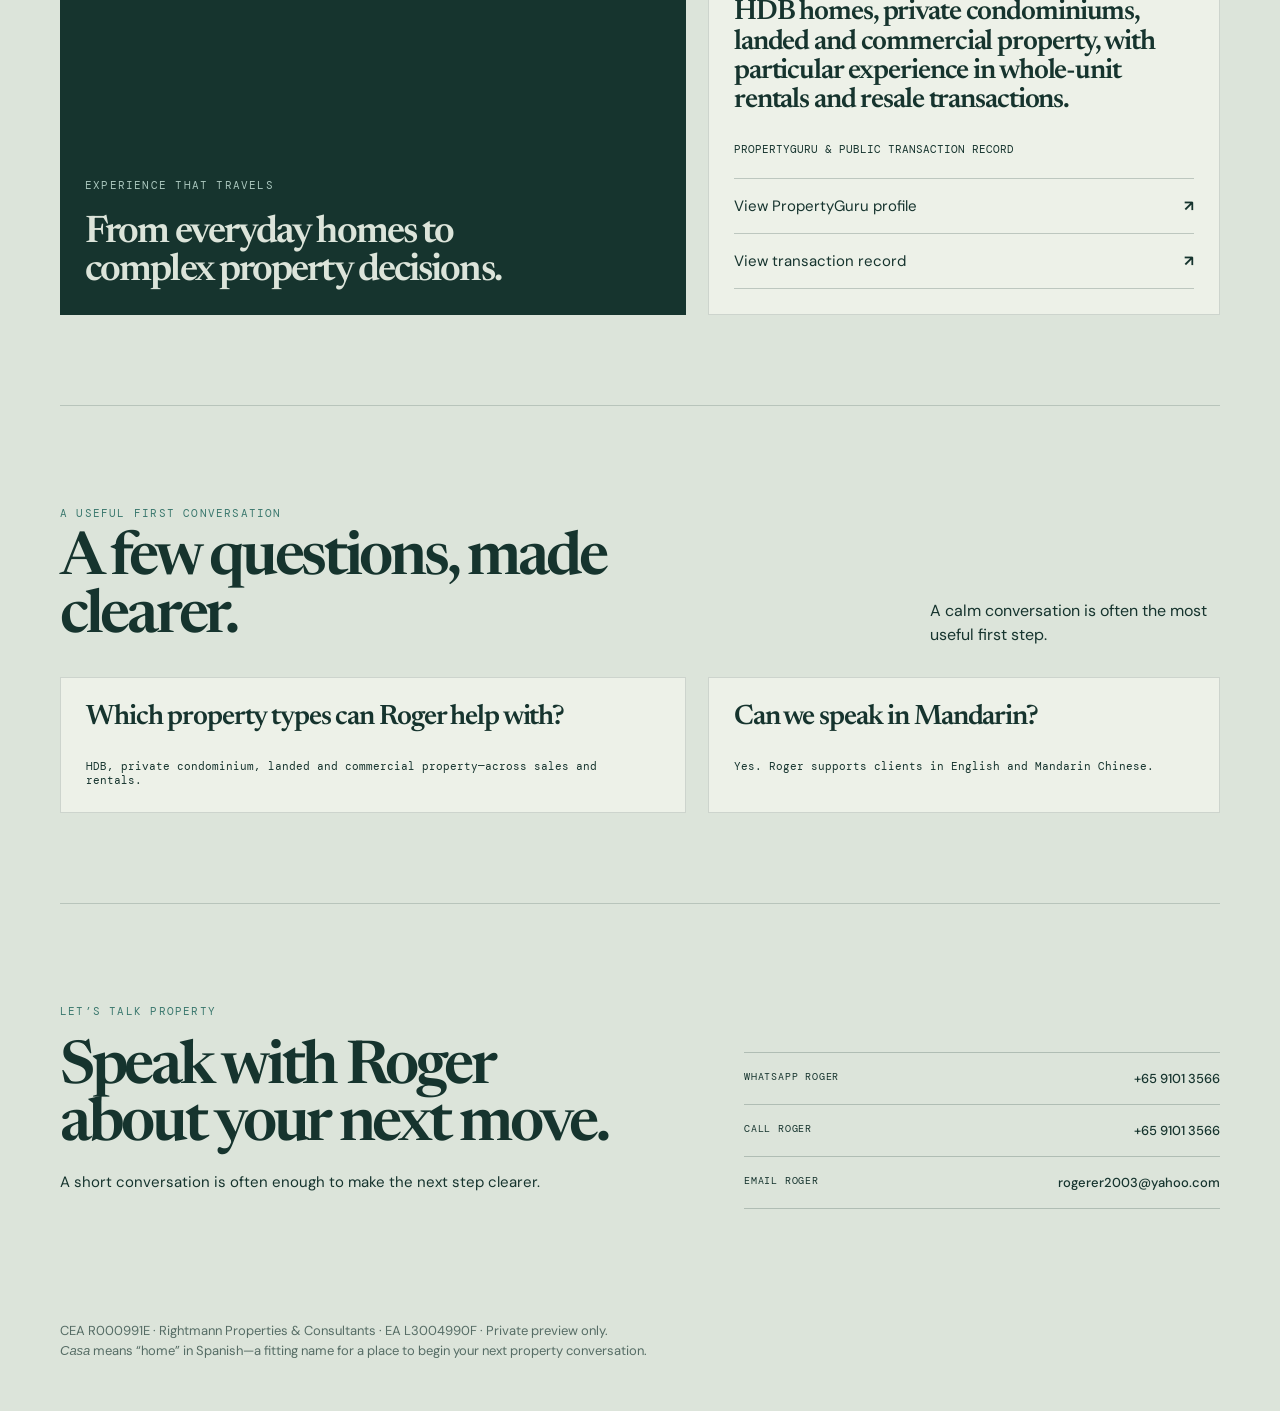
==== commit 01288a36: "Improve typography and portrait scale" ====
--- a/website-files/index.html
+++ b/website-files/index.html
@@ -9,6 +9,7 @@
   <title>Rightmann P&amp;C | Singapore Property</title>
   <link rel="stylesheet" href="styles.css">
   <link rel="stylesheet" href="production.css">
+  <link rel="stylesheet" href="typography.css">
   <!-- Google Tag Manager -->
   <script>(function(w,d,s,l,i){w[l]=w[l]||[];w[l].push({'gtm.start':
   new Date().getTime(),event:'gtm.js'});var f=d.getElementsByTagName(s)[0],
--- a/website-files/typography.css
+++ b/website-files/typography.css
@@ -0,0 +1,51 @@
+/* Reading-size adjustments: supporting content should remain comfortable on small screens. */
+.top {
+  font-size: 13px;
+}
+
+.back {
+  font-size: 12px;
+}
+
+.stats span {
+  font-size: 14px;
+  line-height: 1.45;
+}
+
+.section-intro {
+  font-size: 16px;
+  line-height: 1.5;
+}
+
+.service span {
+  font-size: 12px;
+}
+
+.service p {
+  font-size: 15px;
+  line-height: 1.5;
+}
+
+.direction-note {
+  font-size: 13px;
+  line-height: 1.55;
+}
+
+.hero {
+  grid-template-columns: 1.05fr .95fr;
+  gap: 6vw;
+}
+
+.portrait-photo img {
+  height: 500px;
+}
+
+@media (max-width: 720px) {
+  .portrait-photo {
+    margin: 0;
+  }
+
+  .portrait-photo img {
+    height: 420px;
+  }
+}
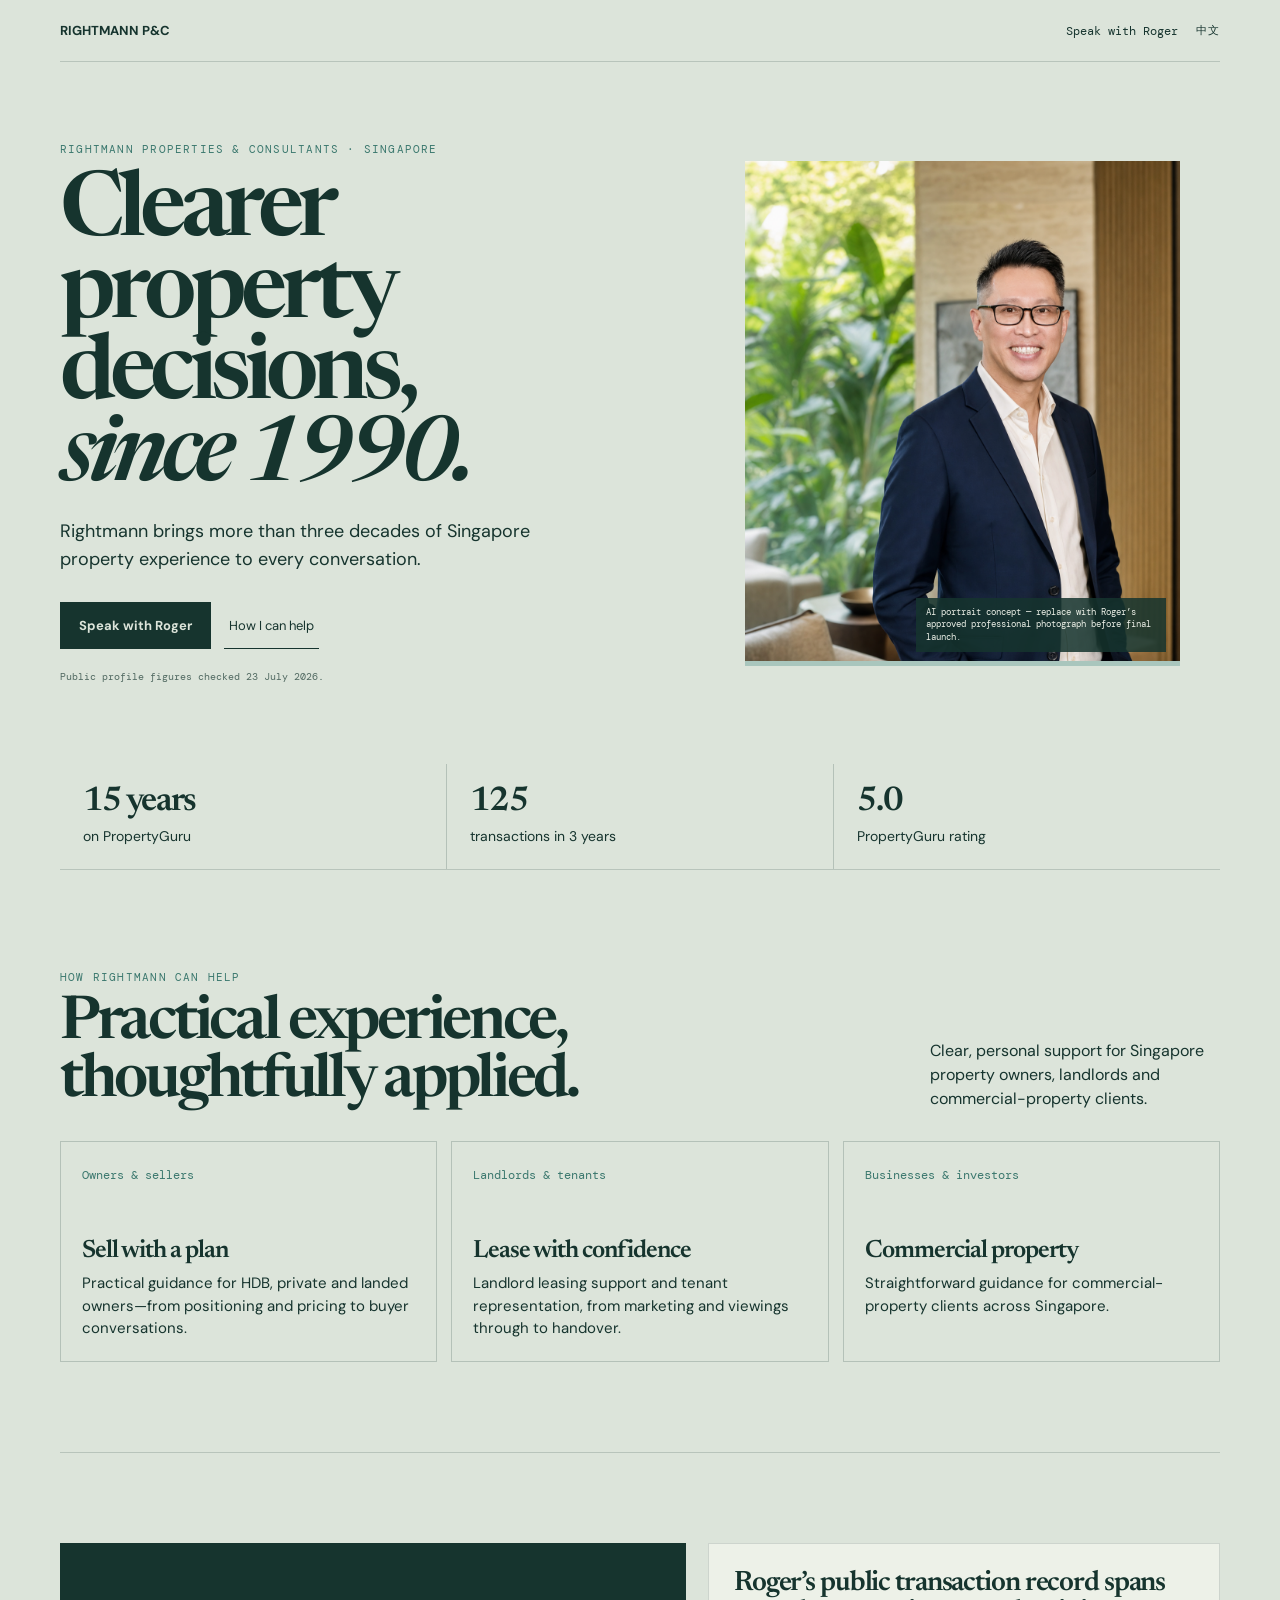
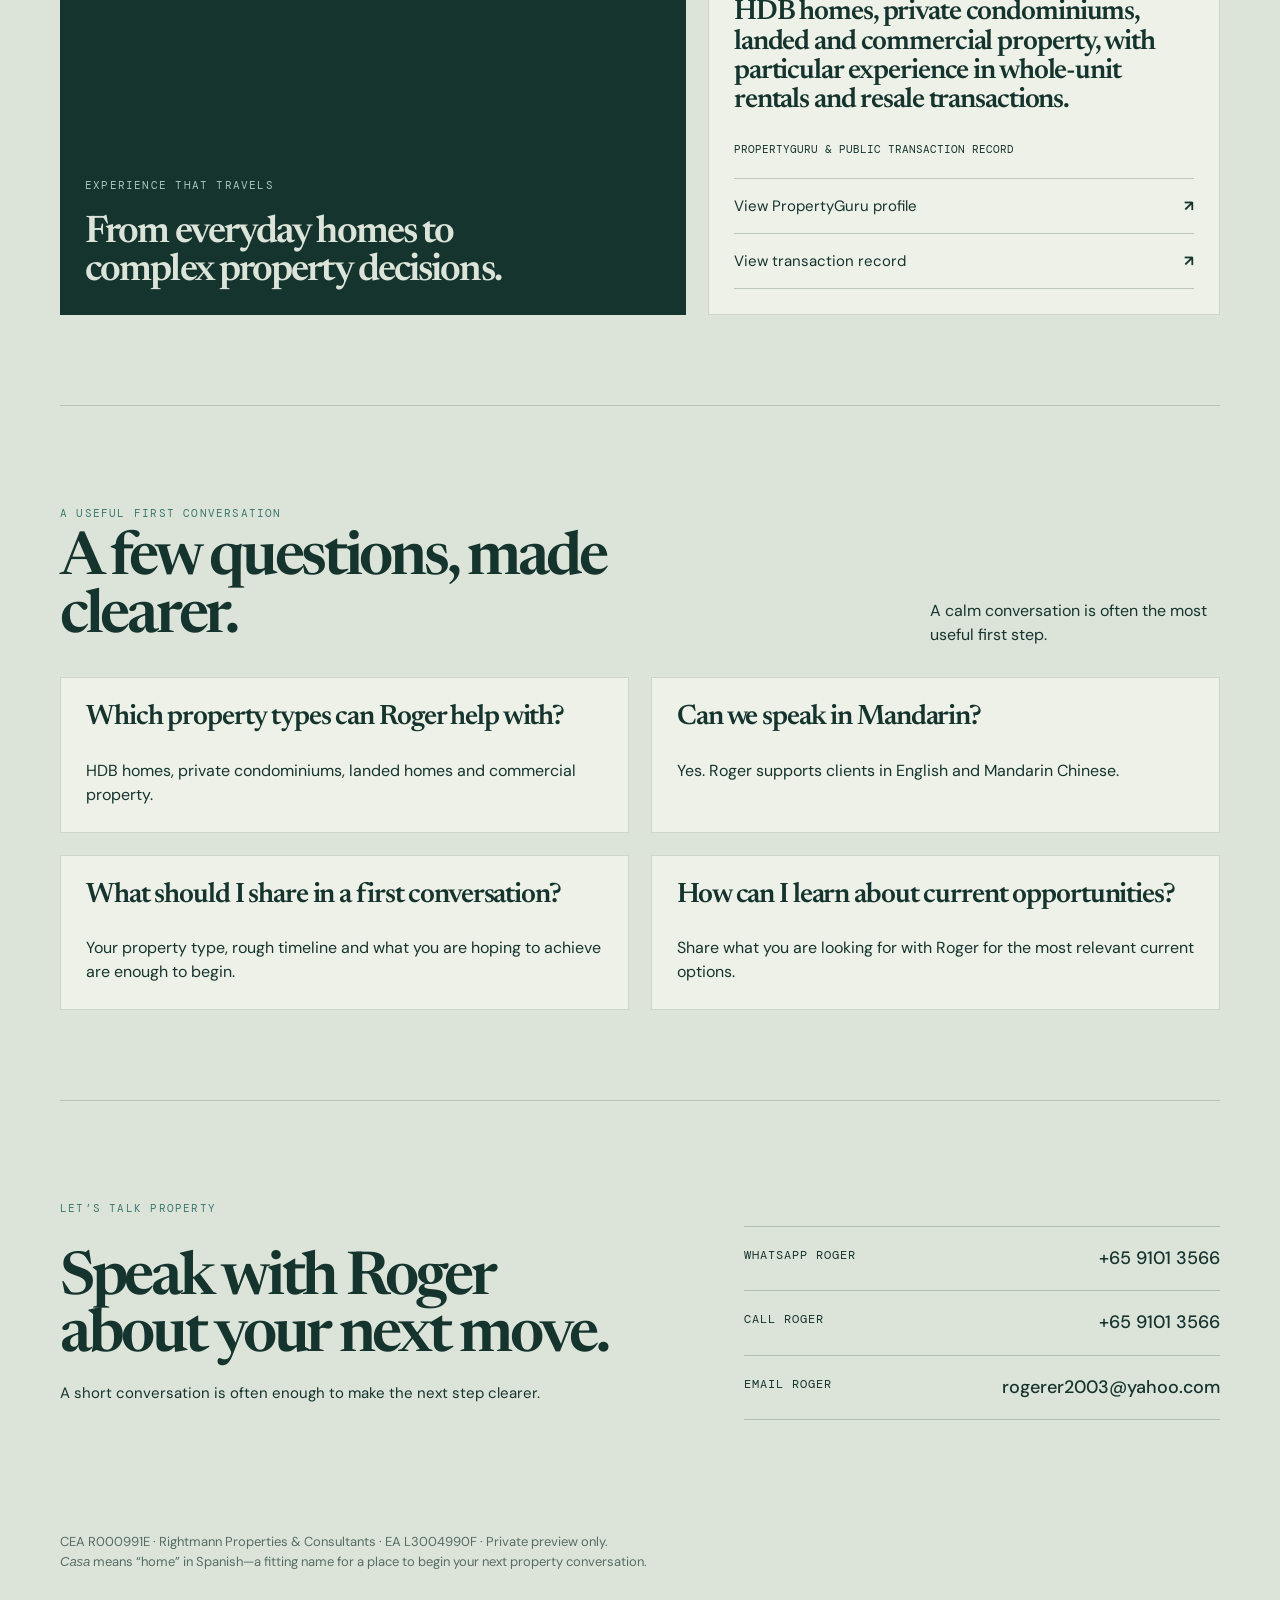
==== commit 63131f7d: "Consolidate Rightmann website project" ====
--- a/website-files/index.html
+++ b/website-files/index.html
@@ -88,7 +88,7 @@
         </div>
       </section>
 
-      <section class="section">
+      <section class="section faq-section">
         <div class="section-head">
           <div>
             <p class="eyebrow" data-i18n="questionsEyebrow">A useful first conversation</p>
@@ -97,8 +97,10 @@
           <p class="section-intro" data-i18n="questionsIntro">A calm conversation is often the most useful first step.</p>
         </div>
         <div class="component-row">
-          <article class="quote"><p data-i18n="faqOneQuestion">Which property types can Roger help with?</p><footer data-i18n="faqOneAnswer">HDB, private condominium, landed and commercial property—across sales and rentals.</footer></article>
+          <article class="quote"><p data-i18n="faqOneQuestion">Which property types can Roger help with?</p><footer data-i18n="faqOneAnswer">HDB homes, private condominiums, landed homes and commercial property.</footer></article>
           <article class="quote"><p data-i18n="faqTwoQuestion">Can we speak in Mandarin?</p><footer data-i18n="faqTwoAnswer">Yes. Roger supports clients in English and Mandarin Chinese.</footer></article>
+          <article class="quote"><p data-i18n="faqThreeQuestion">What should I share in a first conversation?</p><footer data-i18n="faqThreeAnswer">Your property type, rough timeline and what you are hoping to achieve are enough to begin.</footer></article>
+          <article class="quote"><p data-i18n="faqFourQuestion">How can I learn about current opportunities?</p><footer data-i18n="faqFourAnswer">Share what you are looking for with Roger for the most relevant current options.</footer></article>
         </div>
       </section>
 
--- a/website-files/typography.css
+++ b/website-files/typography.css
@@ -31,6 +31,28 @@
   line-height: 1.55;
 }
 
+.faq-section .quote footer {
+  font: 16px/1.5 var(--body);
+}
+
+.faq-section .component-row {
+  grid-template-columns: repeat(2, 1fr);
+}
+
+.contact-links a {
+  padding: 20px 0;
+  font-size: 16px;
+}
+
+.contact-links span {
+  font-size: 12px;
+}
+
+.contact-links strong {
+  font-size: 18px;
+  line-height: 1.3;
+}
+
 .hero {
   grid-template-columns: 1.05fr .95fr;
   gap: 6vw;
@@ -41,6 +63,15 @@
 }
 
 @media (max-width: 720px) {
+  .hero {
+    grid-template-columns: 1fr;
+    gap: 32px;
+  }
+
+  .faq-section .component-row {
+    grid-template-columns: 1fr;
+  }
+
   .portrait-photo {
     margin: 0;
   }
@@ -49,3 +80,10 @@
     height: 420px;
   }
 }
+
+@media (min-width: 600px) and (max-width: 720px) {
+  .portrait-photo img {
+    height: auto;
+    aspect-ratio: 1;
+  }
+}
